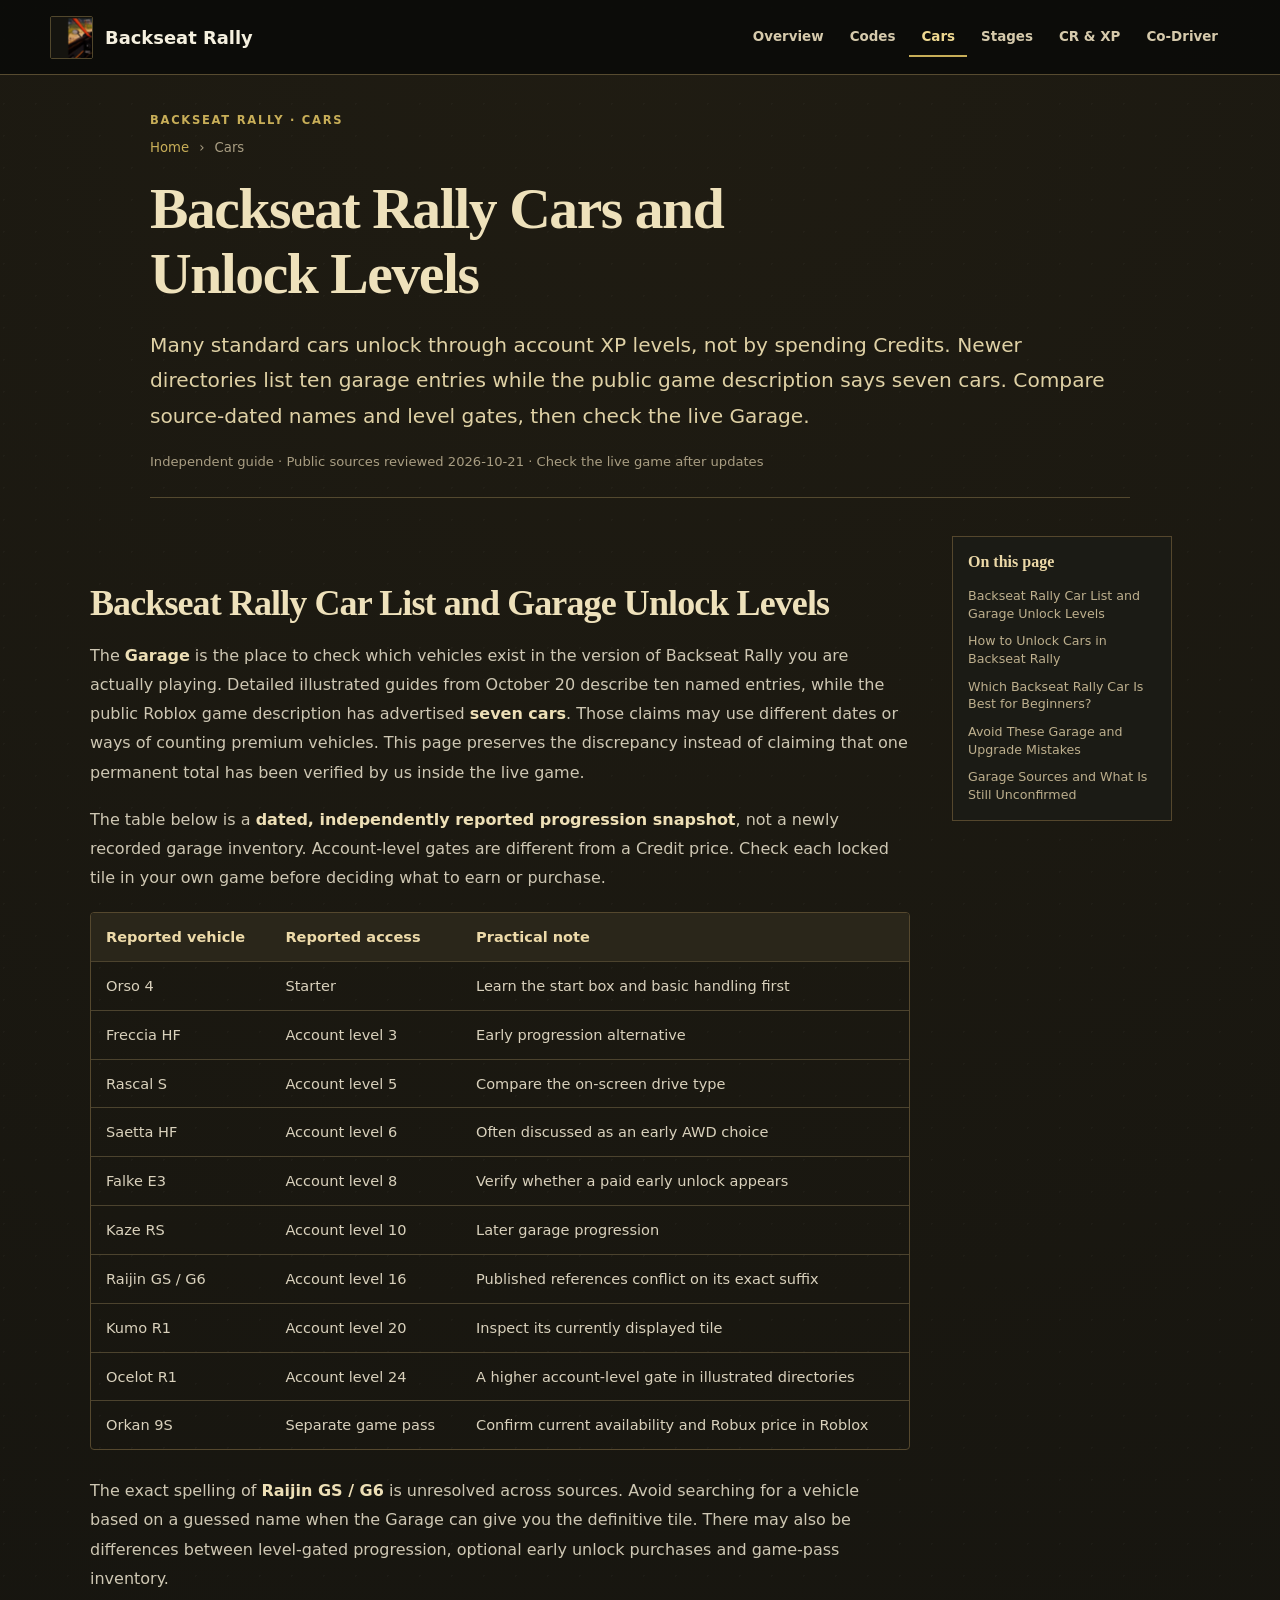
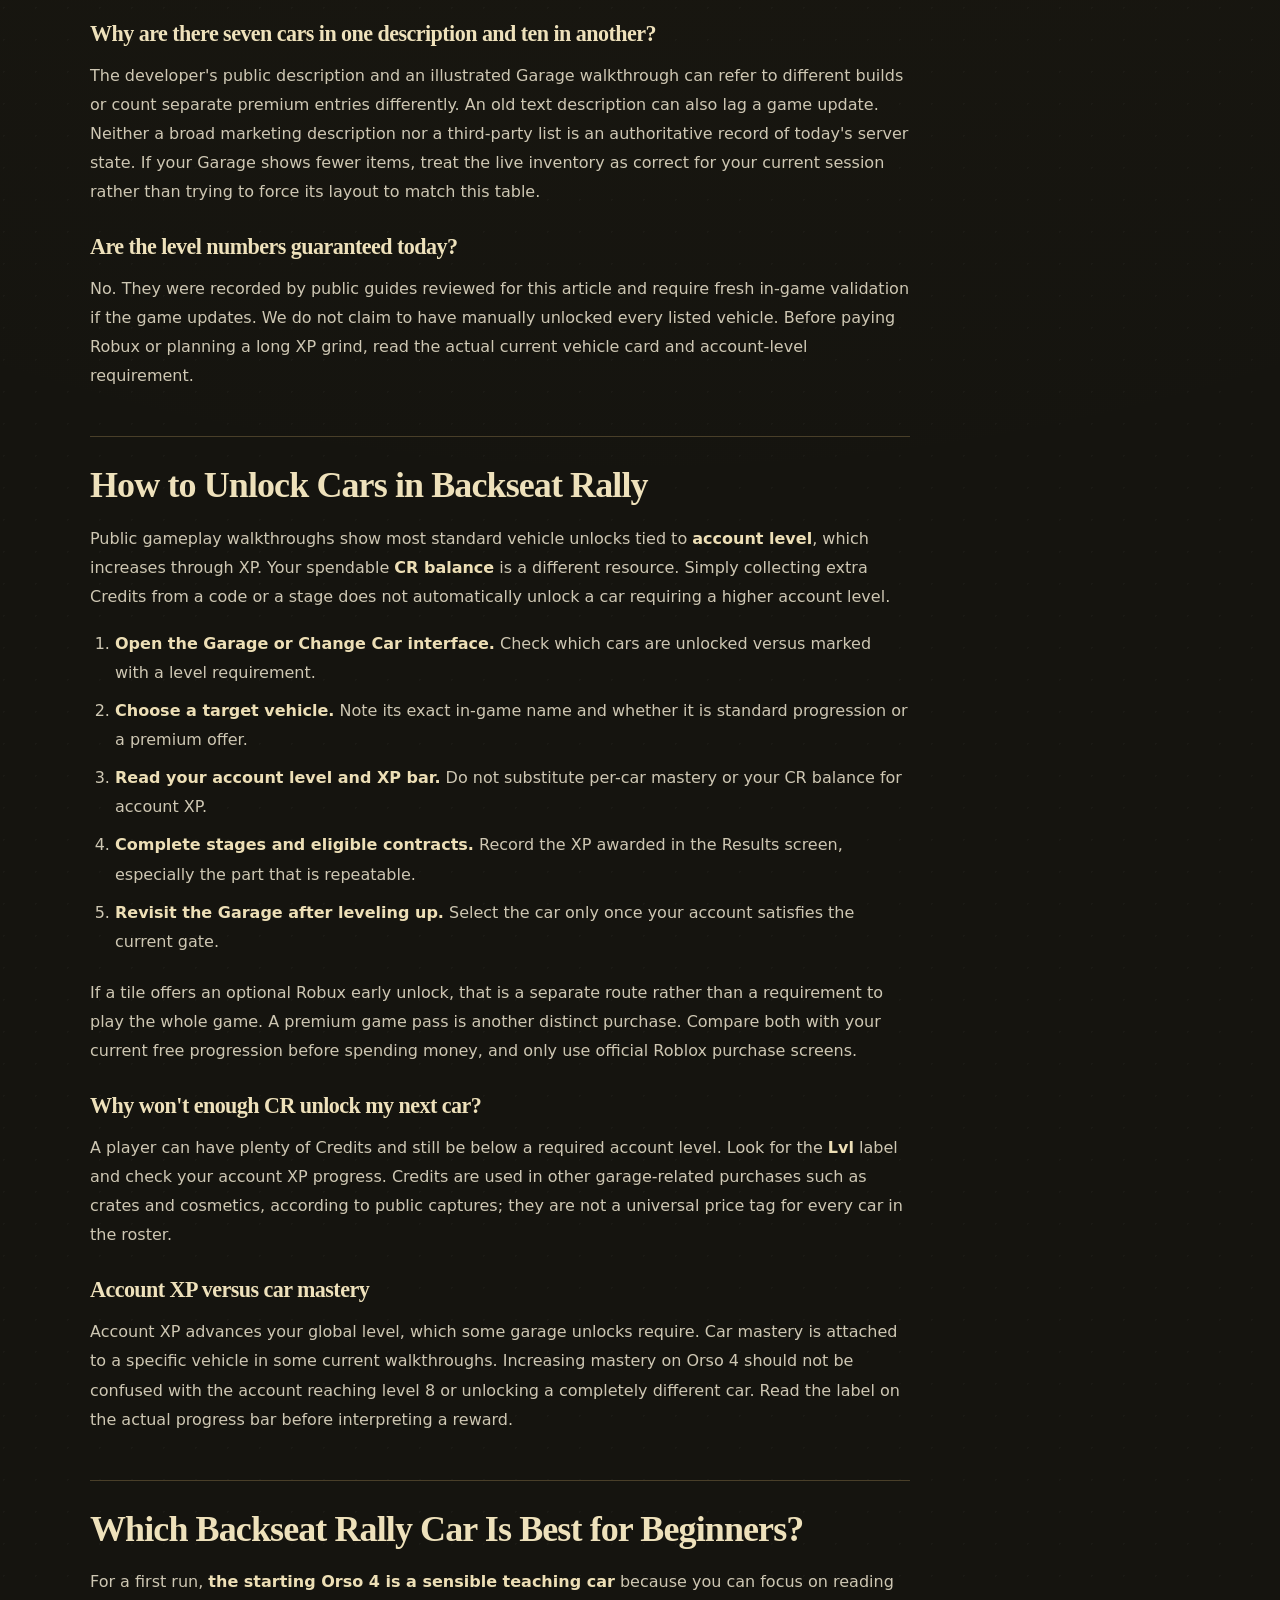
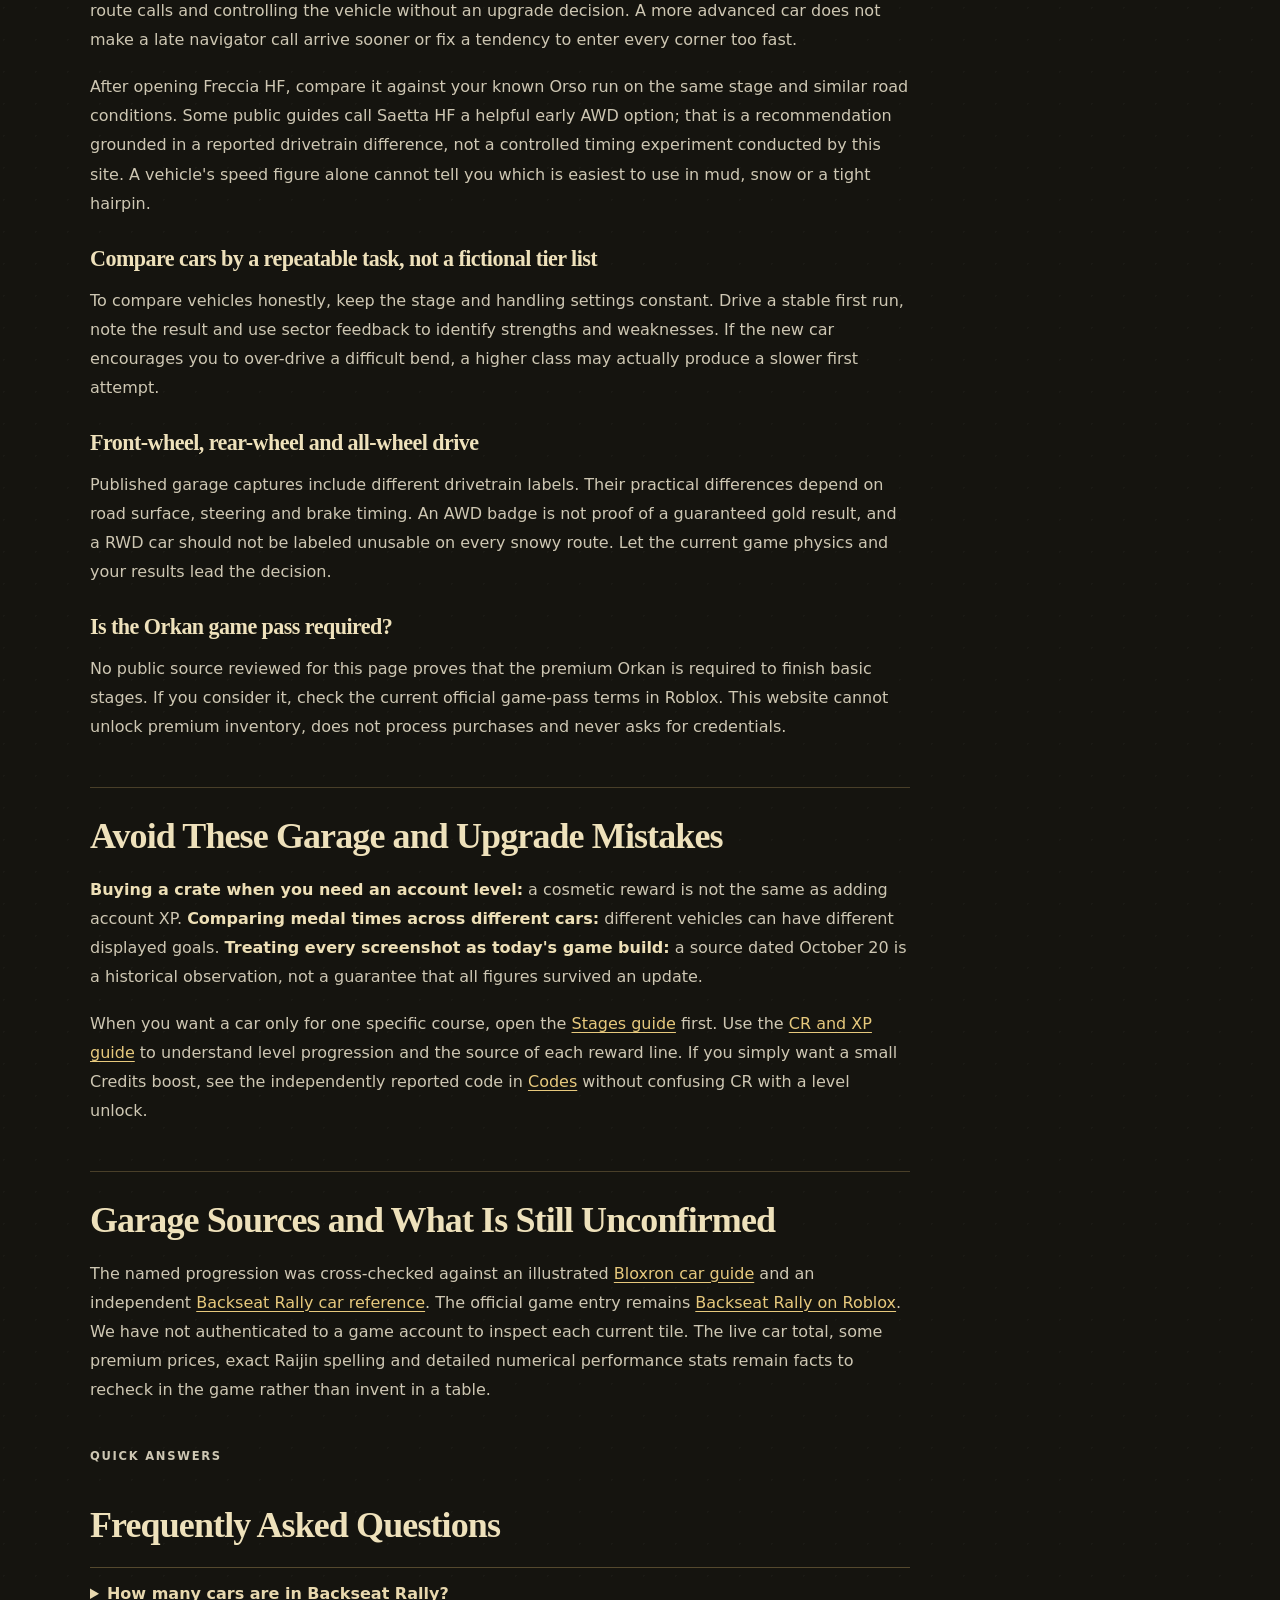
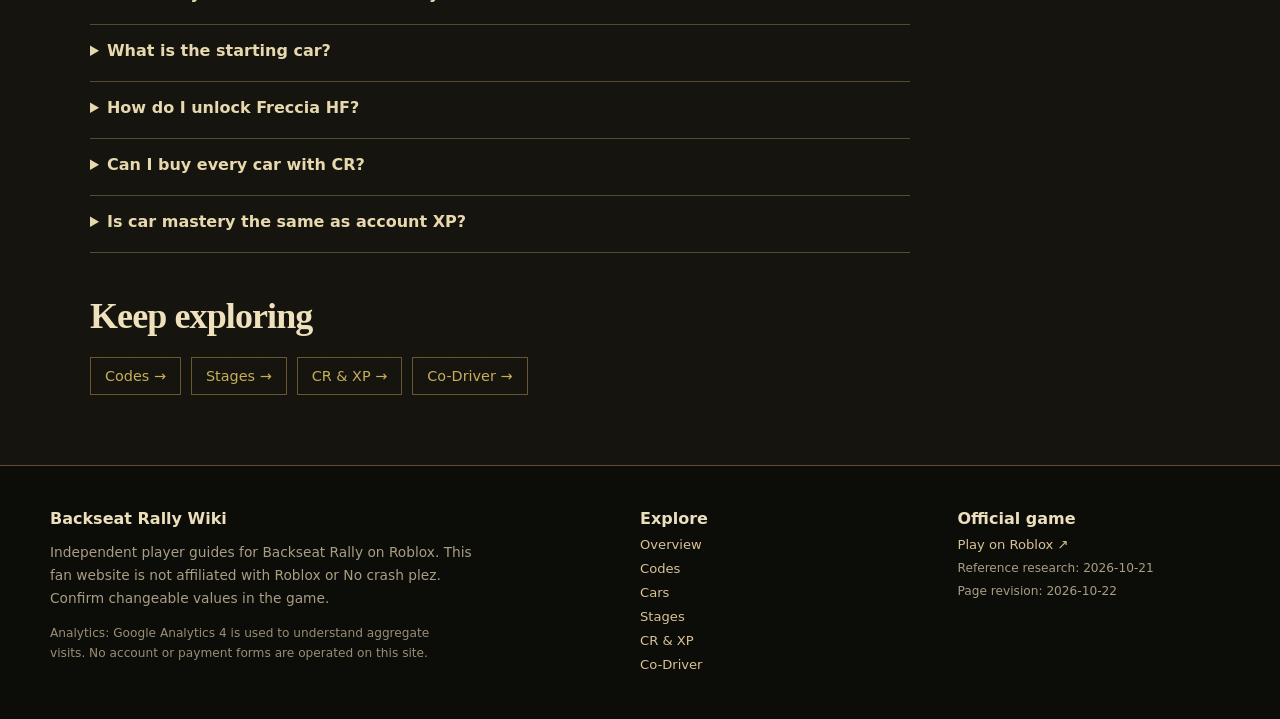
==== cars/index.html @ 42fe05bd "Publish restored Backseat Rally Wiki on backseatrallywiki.github.io" ====
<!doctype html><html lang="en"><head><meta charset="utf-8"><meta name="viewport" content="width=device-width,initial-scale=1"><meta name="theme-color" content="#15140f"><title>Backseat Rally Cars: Garage List, Levels &amp; Unlocks</title><meta name="description" content="Explore Backseat Rally cars, level unlocks, garage progression, and game-pass exceptions. See which entries and values need checking in-game."><meta name="robots" content="index, follow, max-image-preview:large"><link rel="canonical" href="https://backseatrallywiki.github.io/cars/"><link rel="icon" type="image/png" href="/assets/logo.png"><link rel="manifest" href="/site.webmanifest"><meta property="og:type" content="website"><meta property="og:site_name" content="Backseat Rally Wiki"><meta property="og:title" content="Backseat Rally Cars: Garage List, Levels &amp; Unlocks"><meta property="og:description" content="Explore Backseat Rally cars, level unlocks, garage progression, and game-pass exceptions. See which entries and values need checking in-game."><meta property="og:url" content="https://backseatrallywiki.github.io/cars/"><meta property="og:image" content="https://backseatrallywiki.github.io/assets/backseat-rally-gameplay.jpg"><meta name="twitter:card" content="summary_large_image"><link rel="stylesheet" href="/assets/style.css"><script type="application/ld+json">{"@context": "https://schema.org", "@graph": [{"@type": "WebPage", "name": "Backseat Rally Cars and Unlock Levels", "url": "https://backseatrallywiki.github.io/cars/", "description": "Explore Backseat Rally cars, level unlocks, garage progression, and game-pass exceptions. See which entries and values need checking in-game.", "inLanguage": "en", "dateModified": "2026-10-22", "isPartOf": {"@type": "WebSite", "name": "Backseat Rally Wiki", "url": "https://backseatrallywiki.github.io/"}, "about": {"@type": "VideoGame", "name": "Backseat Rally", "gamePlatform": "Roblox", "url": "https://www.roblox.com/games/94278659624110"}}, {"@type": "BreadcrumbList", "itemListElement": [{"@type": "ListItem", "position": 1, "name": "Home", "item": "https://backseatrallywiki.github.io/"}, {"@type": "ListItem", "position": 2, "name": "Cars", "item": "https://backseatrallywiki.github.io/cars/"}]}, {"@type": "FAQPage", "mainEntity": [{"@type": "Question", "name": "How many cars are in Backseat Rally?", "acceptedAnswer": {"@type": "Answer", "text": "Recent illustrated directories list ten, while the public game description has stated seven. Check the live Garage to resolve the count for your current build."}}, {"@type": "Question", "name": "What is the starting car?", "acceptedAnswer": {"@type": "Answer", "text": "Current guide references list Orso 4 as the starting vehicle."}}, {"@type": "Question", "name": "How do I unlock Freccia HF?", "acceptedAnswer": {"@type": "Answer", "text": "Illustrated references associate Freccia HF with account level 3; verify the level in your current Garage."}}, {"@type": "Question", "name": "Can I buy every car with CR?", "acceptedAnswer": {"@type": "Answer", "text": "No. Many standard unlocks are account-level gated, and some offers involve optional Robux."}}, {"@type": "Question", "name": "Is car mastery the same as account XP?", "acceptedAnswer": {"@type": "Answer", "text": "No. Car mastery refers to per-vehicle progress; account XP raises the overall level."}}]}]}</script><script async src="https://www.googletagmanager.com/gtag/js?id=G-FMDZDQ8BN4"></script><script>window.dataLayer=window.dataLayer||[];function gtag(){dataLayer.push(arguments);}gtag('js',new Date());gtag('config','G-FMDZDQ8BN4');</script></head><body><a class="skip-link" href="#main-content">Skip to content</a><header class="site-header"><div class="container header-inner"><a class="brand" href="/" aria-label="Backseat Rally Wiki home"><img src="/assets/logo.png" width="43" height="43" alt=""><span>Backseat Rally</span></a><nav class="primary-nav" aria-label="Main navigation"><a href="/">Overview</a><a href="/codes/">Codes</a><a href="/cars/" aria-current="page">Cars</a><a href="/stages/">Stages</a><a href="/credits-xp/">CR & XP</a><a href="/co-driver/">Co-Driver</a></nav></div></header><main class="inner-page" id="main-content"><div class="container article-container"><div class="article-hero"><p class="eyebrow">Backseat Rally · Cars</p><nav class="breadcrumbs" aria-label="Breadcrumb"><a href="/">Home</a><span aria-hidden="true">›</span><span>Cars</span></nav><h1>Backseat Rally Cars and Unlock Levels</h1><p class="article-lead">Many standard cars unlock through account XP levels, not by spending Credits. Newer directories list ten garage entries while the public game description says seven cars. Compare source-dated names and level gates, then check the live Garage.</p><div class="review-line">Independent guide · Public sources reviewed 2026-10-21 · Check the live game after updates</div></div><div class="article-grid"><div class="article-main"><article class="article-body"><h2 id="backseat-rally-car-list-and-garage-unlock-levels">Backseat Rally Car List and Garage Unlock Levels</h2>
<p>The <strong>Garage</strong> is the place to check which vehicles exist in the version of Backseat Rally you are actually playing. Detailed illustrated guides from October 20 describe ten named entries, while the public Roblox game description has advertised <strong>seven cars</strong>. Those claims may use different dates or ways of counting premium vehicles. This page preserves the discrepancy instead of claiming that one permanent total has been verified by us inside the live game.</p>
<p>The table below is a <strong>dated, independently reported progression snapshot</strong>, not a newly recorded garage inventory. Account-level gates are different from a Credit price. Check each locked tile in your own game before deciding what to earn or purchase.</p>
<div class="table-scroll"><table>
<thead>
<tr>
<th>Reported vehicle</th>
<th>Reported access</th>
<th>Practical note</th>
</tr>
</thead>
<tbody>
<tr>
<td>Orso 4</td>
<td>Starter</td>
<td>Learn the start box and basic handling first</td>
</tr>
<tr>
<td>Freccia HF</td>
<td>Account level 3</td>
<td>Early progression alternative</td>
</tr>
<tr>
<td>Rascal S</td>
<td>Account level 5</td>
<td>Compare the on-screen drive type</td>
</tr>
<tr>
<td>Saetta HF</td>
<td>Account level 6</td>
<td>Often discussed as an early AWD choice</td>
</tr>
<tr>
<td>Falke E3</td>
<td>Account level 8</td>
<td>Verify whether a paid early unlock appears</td>
</tr>
<tr>
<td>Kaze RS</td>
<td>Account level 10</td>
<td>Later garage progression</td>
</tr>
<tr>
<td>Raijin GS / G6</td>
<td>Account level 16</td>
<td>Published references conflict on its exact suffix</td>
</tr>
<tr>
<td>Kumo R1</td>
<td>Account level 20</td>
<td>Inspect its currently displayed tile</td>
</tr>
<tr>
<td>Ocelot R1</td>
<td>Account level 24</td>
<td>A higher account-level gate in illustrated directories</td>
</tr>
<tr>
<td>Orkan 9S</td>
<td>Separate game pass</td>
<td>Confirm current availability and Robux price in Roblox</td>
</tr>
</tbody>
</table></div>
<p>The exact spelling of <strong>Raijin GS / G6</strong> is unresolved across sources. Avoid searching for a vehicle based on a guessed name when the Garage can give you the definitive tile. There may also be differences between level-gated progression, optional early unlock purchases and game-pass inventory.</p>
<h3 id="why-are-there-seven-cars-in-one-description-and-ten-in-another">Why are there seven cars in one description and ten in another?</h3>
<p>The developer's public description and an illustrated Garage walkthrough can refer to different builds or count separate premium entries differently. An old text description can also lag a game update. Neither a broad marketing description nor a third-party list is an authoritative record of today's server state. If your Garage shows fewer items, treat the live inventory as correct for your current session rather than trying to force its layout to match this table.</p>
<h3 id="are-the-level-numbers-guaranteed-today">Are the level numbers guaranteed today?</h3>
<p>No. They were recorded by public guides reviewed for this article and require fresh in-game validation if the game updates. We do not claim to have manually unlocked every listed vehicle. Before paying Robux or planning a long XP grind, read the actual current vehicle card and account-level requirement.</p>
<h2 id="how-to-unlock-cars-in-backseat-rally">How to Unlock Cars in Backseat Rally</h2>
<p>Public gameplay walkthroughs show most standard vehicle unlocks tied to <strong>account level</strong>, which increases through XP. Your spendable <strong>CR balance</strong> is a different resource. Simply collecting extra Credits from a code or a stage does not automatically unlock a car requiring a higher account level.</p>
<ol>
<li><strong>Open the Garage or Change Car interface.</strong> Check which cars are unlocked versus marked with a level requirement.</li>
<li><strong>Choose a target vehicle.</strong> Note its exact in-game name and whether it is standard progression or a premium offer.</li>
<li><strong>Read your account level and XP bar.</strong> Do not substitute per-car mastery or your CR balance for account XP.</li>
<li><strong>Complete stages and eligible contracts.</strong> Record the XP awarded in the Results screen, especially the part that is repeatable.</li>
<li><strong>Revisit the Garage after leveling up.</strong> Select the car only once your account satisfies the current gate.</li>
</ol>
<p>If a tile offers an optional Robux early unlock, that is a separate route rather than a requirement to play the whole game. A premium game pass is another distinct purchase. Compare both with your current free progression before spending money, and only use official Roblox purchase screens.</p>
<h3 id="why-won-t-enough-cr-unlock-my-next-car">Why won't enough CR unlock my next car?</h3>
<p>A player can have plenty of Credits and still be below a required account level. Look for the <strong>Lvl</strong> label and check your account XP progress. Credits are used in other garage-related purchases such as crates and cosmetics, according to public captures; they are not a universal price tag for every car in the roster.</p>
<h3 id="account-xp-versus-car-mastery">Account XP versus car mastery</h3>
<p>Account XP advances your global level, which some garage unlocks require. Car mastery is attached to a specific vehicle in some current walkthroughs. Increasing mastery on Orso 4 should not be confused with the account reaching level 8 or unlocking a completely different car. Read the label on the actual progress bar before interpreting a reward.</p>
<h2 id="which-backseat-rally-car-is-best-for-beginners">Which Backseat Rally Car Is Best for Beginners?</h2>
<p>For a first run, <strong>the starting Orso 4 is a sensible teaching car</strong> because you can focus on reading route calls and controlling the vehicle without an upgrade decision. A more advanced car does not make a late navigator call arrive sooner or fix a tendency to enter every corner too fast.</p>
<p>After opening Freccia HF, compare it against your known Orso run on the same stage and similar road conditions. Some public guides call Saetta HF a helpful early AWD option; that is a recommendation grounded in a reported drivetrain difference, not a controlled timing experiment conducted by this site. A vehicle's speed figure alone cannot tell you which is easiest to use in mud, snow or a tight hairpin.</p>
<h3 id="compare-cars-by-a-repeatable-task-not-a-fictional-tier-list">Compare cars by a repeatable task, not a fictional tier list</h3>
<p>To compare vehicles honestly, keep the stage and handling settings constant. Drive a stable first run, note the result and use sector feedback to identify strengths and weaknesses. If the new car encourages you to over-drive a difficult bend, a higher class may actually produce a slower first attempt.</p>
<h3 id="front-wheel-rear-wheel-and-all-wheel-drive">Front-wheel, rear-wheel and all-wheel drive</h3>
<p>Published garage captures include different drivetrain labels. Their practical differences depend on road surface, steering and brake timing. An AWD badge is not proof of a guaranteed gold result, and a RWD car should not be labeled unusable on every snowy route. Let the current game physics and your results lead the decision.</p>
<h3 id="is-the-orkan-game-pass-required">Is the Orkan game pass required?</h3>
<p>No public source reviewed for this page proves that the premium Orkan is required to finish basic stages. If you consider it, check the current official game-pass terms in Roblox. This website cannot unlock premium inventory, does not process purchases and never asks for credentials.</p>
<h2 id="avoid-these-garage-and-upgrade-mistakes">Avoid These Garage and Upgrade Mistakes</h2>
<p><strong>Buying a crate when you need an account level:</strong> a cosmetic reward is not the same as adding account XP. <strong>Comparing medal times across different cars:</strong> different vehicles can have different displayed goals. <strong>Treating every screenshot as today's game build:</strong> a source dated October 20 is a historical observation, not a guarantee that all figures survived an update.</p>
<p>When you want a car only for one specific course, open the <a href="/stages/">Stages guide</a> first. Use the <a href="/credits-xp/">CR and XP guide</a> to understand level progression and the source of each reward line. If you simply want a small Credits boost, see the independently reported code in <a href="/codes/">Codes</a> without confusing CR with a level unlock.</p>
<h2 id="garage-sources-and-what-is-still-unconfirmed">Garage Sources and What Is Still Unconfirmed</h2>
<p>The named progression was cross-checked against an illustrated <a href="https://bloxron.com/backseat-rally/cars" rel="noopener noreferrer" target="_blank">Bloxron car guide</a> and an independent <a href="https://backseat-rally.wiki/cars/" rel="noopener noreferrer" target="_blank">Backseat Rally car reference</a>. The official game entry remains <a href="https://www.roblox.com/games/94278659624110" rel="noopener noreferrer" target="_blank">Backseat Rally on Roblox</a>. We have not authenticated to a game account to inspect each current tile. The live car total, some premium prices, exact Raijin spelling and detailed numerical performance stats remain facts to recheck in the game rather than invent in a table.</p>
</article><section class="faq section" id="faq"><div class="section-heading"><p class="eyebrow">Quick answers</p><h2>Frequently Asked Questions</h2></div><details><summary>How many cars are in Backseat Rally?</summary><p>Recent illustrated directories list ten, while the public game description has stated seven. Check the live Garage to resolve the count for your current build.</p></details><details><summary>What is the starting car?</summary><p>Current guide references list Orso 4 as the starting vehicle.</p></details><details><summary>How do I unlock Freccia HF?</summary><p>Illustrated references associate Freccia HF with account level 3; verify the level in your current Garage.</p></details><details><summary>Can I buy every car with CR?</summary><p>No. Many standard unlocks are account-level gated, and some offers involve optional Robux.</p></details><details><summary>Is car mastery the same as account XP?</summary><p>No. Car mastery refers to per-vehicle progress; account XP raises the overall level.</p></details></section><section class="related section"><h2>Keep exploring</h2><div class="related-links"><a href="/codes/">Codes →</a><a href="/stages/">Stages →</a><a href="/credits-xp/">CR &amp; XP →</a><a href="/co-driver/">Co-Driver →</a></div></section></div><aside class="toc" aria-label="On this page"><div class="toc-box"><b>On this page</b><a href="#backseat-rally-car-list-and-garage-unlock-levels">Backseat Rally Car List and Garage Unlock Levels</a><a href="#how-to-unlock-cars-in-backseat-rally">How to Unlock Cars in Backseat Rally</a><a href="#which-backseat-rally-car-is-best-for-beginners">Which Backseat Rally Car Is Best for Beginners?</a><a href="#avoid-these-garage-and-upgrade-mistakes">Avoid These Garage and Upgrade Mistakes</a><a href="#garage-sources-and-what-is-still-unconfirmed">Garage Sources and What Is Still Unconfirmed</a></div></aside></div></div></main><footer class="site-footer"><div class="container footer-grid"><div><strong>Backseat Rally Wiki</strong><p>Independent player guides for Backseat Rally on Roblox. This fan website is not affiliated with Roblox or No crash plez. Confirm changeable values in the game.</p><p class="privacy-note">Analytics: Google Analytics 4 is used to understand aggregate visits. No account or payment forms are operated on this site.</p></div><nav aria-label="Footer navigation"><strong>Explore</strong><a href="/">Overview</a><a href="/codes/">Codes</a><a href="/cars/">Cars</a><a href="/stages/">Stages</a><a href="/credits-xp/">CR & XP</a><a href="/co-driver/">Co-Driver</a></nav><div class="footer-about"><strong>Official game</strong><a href="https://www.roblox.com/games/94278659624110" target="_blank" rel="noopener noreferrer">Play on Roblox ↗</a><span>Reference research: 2026-10-21</span><span>Page revision: 2026-10-22</span></div></div></footer><script src="/assets/site.js" defer></script></body></html>
---- assets/style.css ----
:root{--bg:#15140f;--bg2:#10110e;--panel:#1c1b15;--panel2:#232116;--gold:#c8ae58;--line:#615434;--ink:#f4f0e2;--muted:#cec7b3;--muted2:#a99e83;--radius:5px}
*,*::before,*::after{box-sizing:border-box}html{scroll-behavior:smooth}body{margin:0;min-height:100vh;color:var(--ink);font-family:system-ui,-apple-system,BlinkMacSystemFont,'Segoe UI',sans-serif;background:radial-gradient(circle at 50% 0%,#81663219,transparent 38%),radial-gradient(circle at 12% 24%,#ffffff06 1px,transparent 1px) 0 0/32px 32px,var(--bg);-webkit-font-smoothing:antialiased}a{color:var(--gold);text-underline-offset:3px}a:hover{color:#f0db91}img{max-width:100%;height:auto}button,input{font:inherit}.container{max-width:1180px;width:calc(100% - 40px);margin-inline:auto}.skip-link{position:absolute;top:-70px;left:16px;padding:8px 14px;background:var(--gold);color:#16130e;z-index:999}.skip-link:focus{top:12px}.site-header{background:#0b0c09ee;border-bottom:1px solid #574b30;position:relative;z-index:10}.header-inner{min-height:74px;display:flex;gap:24px;align-items:center;justify-content:space-between}.brand{display:inline-flex;align-items:center;gap:12px;color:#f5f0df;text-decoration:none;font-weight:800;white-space:nowrap;font-size:1.12rem}.brand img{width:43px;height:43px;object-fit:cover;border-radius:2px;border:1px solid #51472c}.primary-nav{display:flex;align-items:center;gap:2px;min-width:0}.primary-nav a{display:inline-block;white-space:nowrap;padding:11px 12px;text-decoration:none;color:#d6caac;font-size:.84rem;font-weight:650;border-bottom:2px solid transparent}.primary-nav a:hover,.primary-nav a[aria-current=page]{color:#efd991;border-bottom-color:var(--gold)}h1,h2,h3{font-family:Georgia,'Times New Roman',serif;letter-spacing:-.025em;font-weight:700;color:#eee1bb}h1{font-size:clamp(2.5rem,4.7vw,4.9rem);line-height:1.08;margin:12px 0 19px}h2{font-size:clamp(1.67rem,2.9vw,2.25rem);line-height:1.2;margin:38px 0 16px}h3{font-size:clamp(1.23rem,1.9vw,1.47rem);line-height:1.35;margin:26px 0 12px}.eyebrow{color:var(--gold);font-weight:850;text-transform:uppercase;letter-spacing:.15em;font-size:.72rem;margin:0}.home-hero{display:grid;grid-template-columns:minmax(0,1.08fr) minmax(0,.92fr);align-items:center;gap:36px;padding-block:62px 48px}.hero-copy,.hero-art{min-width:0}.hero-intro{font-size:clamp(1rem,1.35vw,1.17rem);line-height:1.7;color:#ded6c0;max-width:60ch}.hero-actions{display:flex;flex-wrap:wrap;gap:12px;align-items:center;margin:25px 0 22px}.btn{display:inline-flex;align-items:center;justify-content:center;gap:8px;padding:12px 18px;border:1px solid var(--gold);border-radius:var(--radius);background:var(--gold);color:#16130a;cursor:pointer;text-decoration:none;font-weight:800;line-height:1.3;transition:background .2s,border-color .2s}.btn:hover{background:#e4ca7a;color:#0c0b08}.btn-outline{background:transparent;color:var(--gold)}.btn-outline:hover{background:#2b261a;color:#f0d98b}.btn-small{padding:9px 15px;font-size:.86rem}.hero-note{border-left:2px solid var(--gold);padding:10px 16px;background:#211e15;color:#d3c59d;font-size:.91rem;line-height:1.6}.hero-art{margin:0;border:1px solid #78673d;background:#242216;box-shadow:0 22px 54px #0008;overflow:hidden}.hero-art img{display:block;width:100%;aspect-ratio:1.25/1;object-fit:cover;object-position:center center}.hero-art figcaption{padding:9px 13px;font-size:.71rem;color:#afa17b}.guide-cards{display:grid;grid-template-columns:repeat(5,minmax(0,1fr));gap:13px;margin-bottom:40px;scroll-margin-top:28px}.guide-card{min-width:0;border:1px solid #615232;display:flex;flex-direction:column;padding:18px 15px 16px;min-height:186px;text-decoration:none;background:linear-gradient(150deg,#242115,#171712);color:var(--ink);gap:12px}.guide-card:hover{border-color:#d3b76d;background:#30291a;color:var(--ink)}.card-num{color:#e0bb66;font:700 .8rem Georgia,serif}.guide-card strong{font:700 1.28rem Georgia,serif;line-height:1.2;color:#f1e3bd}.guide-card>span:nth-last-child(2){color:#c7bda7;font-size:.86rem;line-height:1.5}.card-arrow{margin-top:auto;color:#e8c87d!important;font-size:.8rem}.content-shell{max-width:1060px;padding-bottom:80px}.home-content>.article-body{max-width:860px}.article-body{font-size:1rem;line-height:1.82;color:var(--muted);overflow-wrap:break-word}.article-body p{margin:12px 0 18px;max-width:83ch}.article-body strong{color:#eddfb6}.article-body ul,.article-body ol{padding-left:25px;margin:12px 0 22px;max-width:83ch}.article-body li{margin:9px 0}.article-body h2,.article-body h3{scroll-margin-top:26px}.article-body h2{border-top:1px solid #493f29;padding-top:27px;margin-top:46px}.article-body h2:first-child{border-top:0;padding-top:0}.article-body h3{font-size:1.38rem}.article-body blockquote{border-left:2px solid var(--gold);padding:8px 20px;background:#262216}.article-body a{color:#e7c97d}.article-body a:hover{text-decoration-color:var(--gold)}.table-scroll{max-width:100%;overflow-x:auto;margin:20px 0 26px;border:1px solid #55482e;border-radius:4px}.article-body table{border-collapse:collapse;width:100%;min-width:540px;font-size:.91rem;line-height:1.5}.article-body thead{background:#2a261a}.article-body th,.article-body td{padding:13px 15px;text-align:left;border-bottom:1px solid #4c432e;vertical-align:top}.article-body th{color:#eddaa9}.article-body td{color:#d9d1bc}.article-body tr:last-child>td{border-bottom:0}.inner-page{padding:38px 0 70px}.article-container{max-width:1100px}.article-hero{max-width:980px;margin:0 auto 38px;padding-bottom:28px;border-bottom:1px solid #54492f}.breadcrumbs{display:flex;gap:10px;align-items:center;flex-wrap:wrap;margin:13px 0 22px;font-size:.83rem;color:var(--muted2)}.breadcrumbs a{text-decoration:none}.article-hero h1{font-size:clamp(2.45rem,4.5vw,4rem);max-width:24ch;margin:10px 0 22px;line-height:1.12}.article-lead{font-size:clamp(1.06rem,1.7vw,1.26rem);line-height:1.75;color:#dfd1a5;max-width:82ch}.review-line{margin-top:18px;color:var(--muted2);font-size:.82rem}.article-grid{max-width:1100px;margin:auto;display:grid;grid-template-columns:minmax(0,820px) minmax(0,220px);gap:42px;align-items:start}.article-main{min-width:0;max-width:820px}.toc{min-width:0;position:sticky;top:20px}.toc-box{border:1px solid #55472d;background:#1b1b15;padding:16px 15px;display:flex;flex-direction:column;gap:10px}.toc-box b{font-family:Georgia,serif;color:#ebd8a7;margin-bottom:6px}.toc-box a{font-size:.79rem;line-height:1.4;color:#bdaf8d;text-decoration:none}.toc-box a:hover{color:#f1cf79}.section{margin-top:42px}.section-heading h2,.section h2{margin-bottom:19px}.faq details{border-top:1px solid #55492e;padding:14px 0}.faq details:last-child{border-bottom:1px solid #55492e}.faq summary{cursor:pointer;font-weight:750;color:#e8d8ae;padding:2px 0 7px}.faq summary:hover{color:#f8e6a9}.faq p{color:var(--muted);line-height:1.75;max-width:80ch}.related-links{display:flex;flex-wrap:wrap;gap:10px}.related-links a{padding:10px 14px;border:1px solid #685633;text-decoration:none;font-size:.9rem}.site-footer{background:#0c0c09;border-top:1px solid #5e5030;padding:43px 0;color:var(--muted2)}.footer-grid{display:grid;grid-template-columns:2fr 1fr 1fr;gap:45px}.footer-grid strong{color:#eddfbc;font-size:1rem}.footer-grid p{line-height:1.65;max-width:51ch;font-size:.86rem}.privacy-note{font-size:.76rem!important;color:#998e74}.footer-grid nav,.footer-about{display:flex;flex-direction:column;align-items:flex-start;gap:9px}.footer-grid a{font-size:.82rem;color:#d9c295;text-decoration:none}.footer-grid a:hover{text-decoration:underline}.footer-about span{font-size:.76rem}.notfound{min-height:72vh;display:flex;flex-direction:column;justify-content:center;align-items:flex-start}.tool,.copy-panel{background:#202018;border:1px solid #736039;padding:18px 19px;margin:24px 0}.copy-panel{display:flex;align-items:center;flex-wrap:wrap;gap:15px}.code-pill{font-family:ui-monospace,SFMono-Regular,Consolas,monospace;font-size:1.35rem;letter-spacing:.13em;color:#f3dda0;font-weight:800}.copy-status,.tool-result{color:#e6d3a3}.tool-result{margin-top:15px!important;background:#11110e;padding:12px 15px;min-height:54px}.tool-actions{display:flex;flex-wrap:wrap;gap:10px;margin-top:15px}.form-grid{display:grid;grid-template-columns:repeat(3,minmax(0,1fr));gap:13px}.form-grid label{display:flex;flex-direction:column;gap:7px;color:#e1d3ac;font-size:.91rem}.tool input{display:block;max-width:100%;width:100%;background:#0f100d;color:#f4ebd2;border:1px solid #78663d;padding:11px;border-radius:3px}.tool input:focus{outline:2px solid var(--gold);outline-offset:1px}.reward-entry{min-width:540px!important}.reward-entry input{min-width:105px}.reward-entry td{width:31%}.reward-entry th{width:38%}.reveal-note{font-size:.84rem;color:#bdb092}
@media(max-width:1150px){.guide-cards{grid-template-columns:repeat(3,minmax(0,1fr))}.article-grid{grid-template-columns:minmax(0,1fr) 190px;gap:27px}}@media(max-width:920px){.home-hero{gap:26px}.article-grid{display:block;max-width:820px}.toc{position:static;margin-top:33px}.toc-box{display:none}.footer-grid{gap:25px}.header-inner{display:block;padding-top:12px;padding-bottom:8px}.brand{margin-bottom:8px}.primary-nav{display:flex;width:100%;max-width:100%;overflow-x:auto;overflow-y:hidden;white-space:nowrap;flex-wrap:nowrap;gap:2px;-webkit-overflow-scrolling:touch;scrollbar-width:thin}.primary-nav a{flex:0 0 auto}}@media(max-width:920px){.home-hero{grid-template-columns:1fr;gap:27px;padding-block:35px 27px}.hero-art img{aspect-ratio:16/9}.guide-cards{grid-template-columns:repeat(2,minmax(0,1fr));gap:10px}.article-hero h1{max-width:100%}.footer-grid{grid-template-columns:1fr 1fr;gap:27px}.footer-grid>div:first-child{grid-column:1/-1}.form-grid{grid-template-columns:1fr}.container{width:calc(100% - 30px)}}@media(max-width:480px){.guide-cards{grid-template-columns:1fr}.guide-card{min-height:0;gap:8px}.hero-actions{align-items:stretch;flex-direction:column}.hero-actions .btn{width:100%}.article-body h2{font-size:1.62rem}.article-body h3{font-size:1.24rem}.article-hero h1{font-size:2.3rem}.footer-grid{grid-template-columns:1fr}.footer-grid>div:first-child{grid-column:auto}.site-footer{padding-top:30px}.tool{padding:13px}.primary-nav a{padding:9px 10px}}
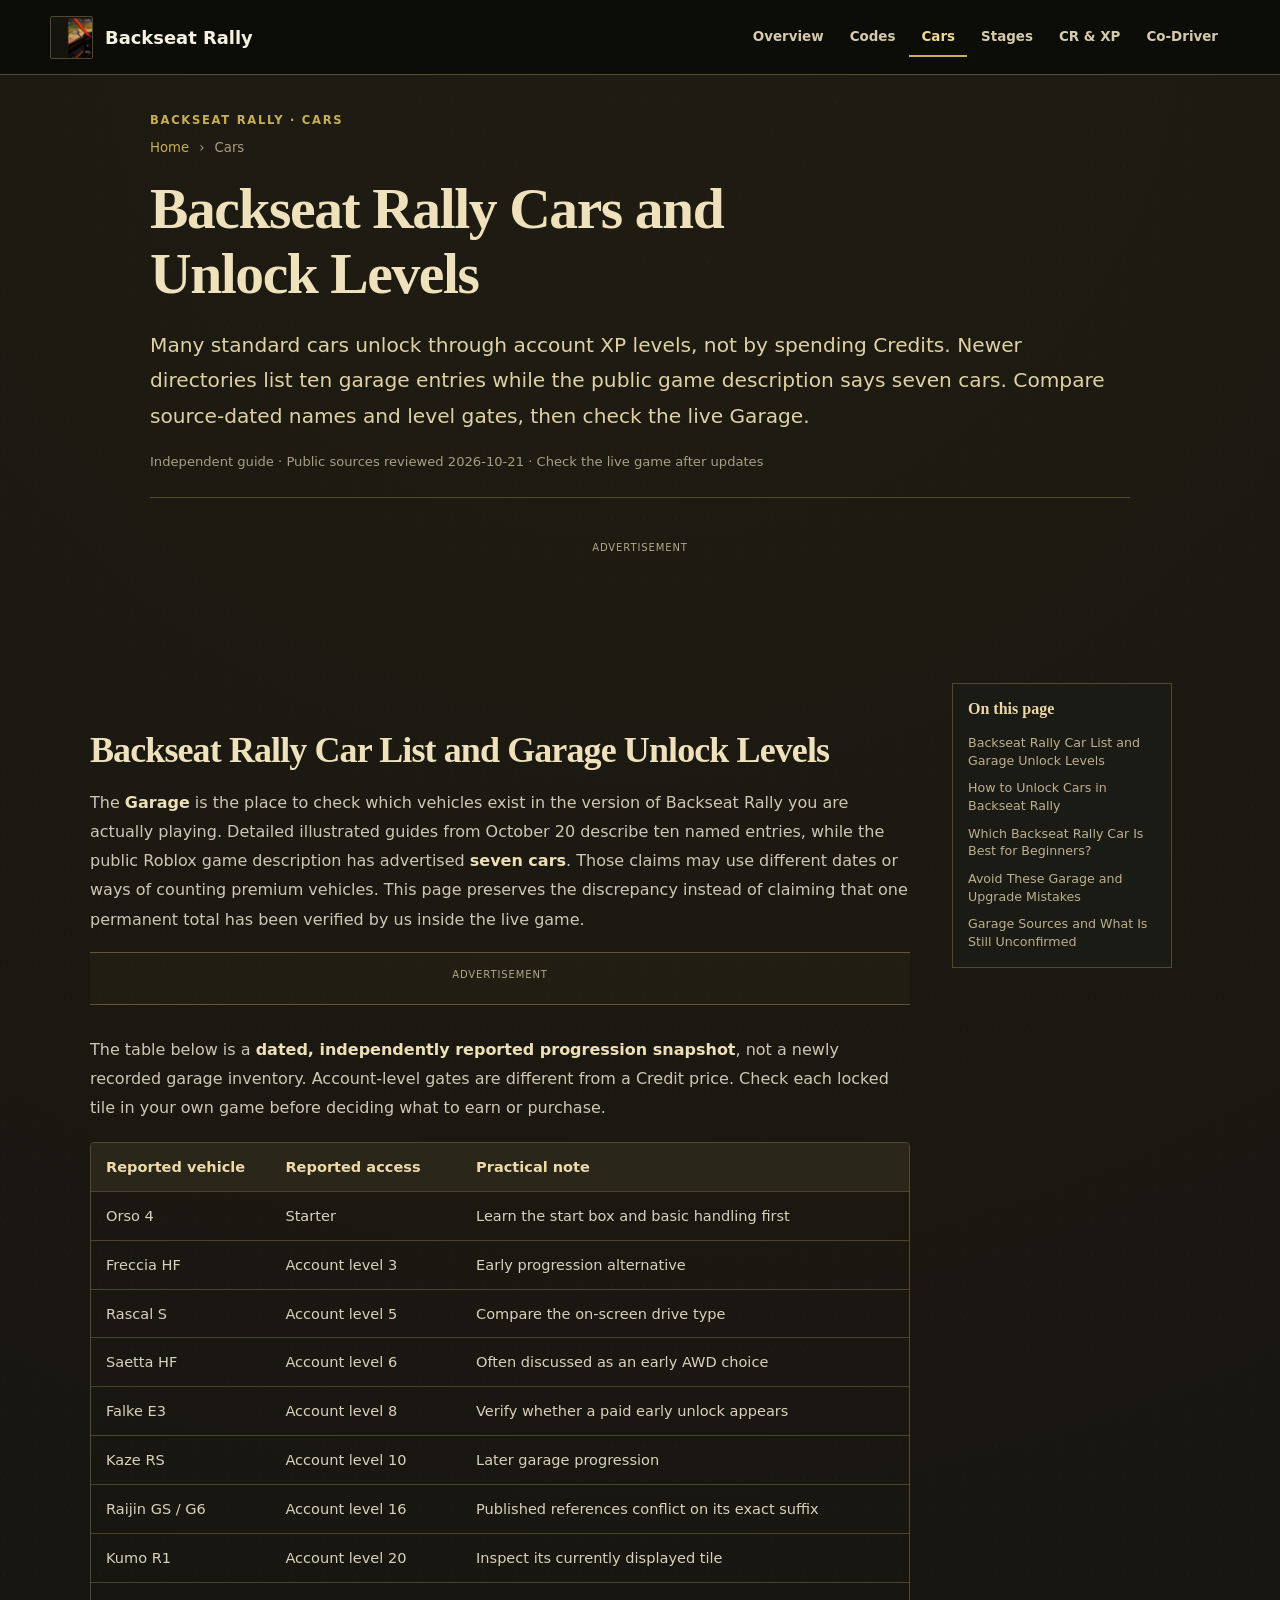
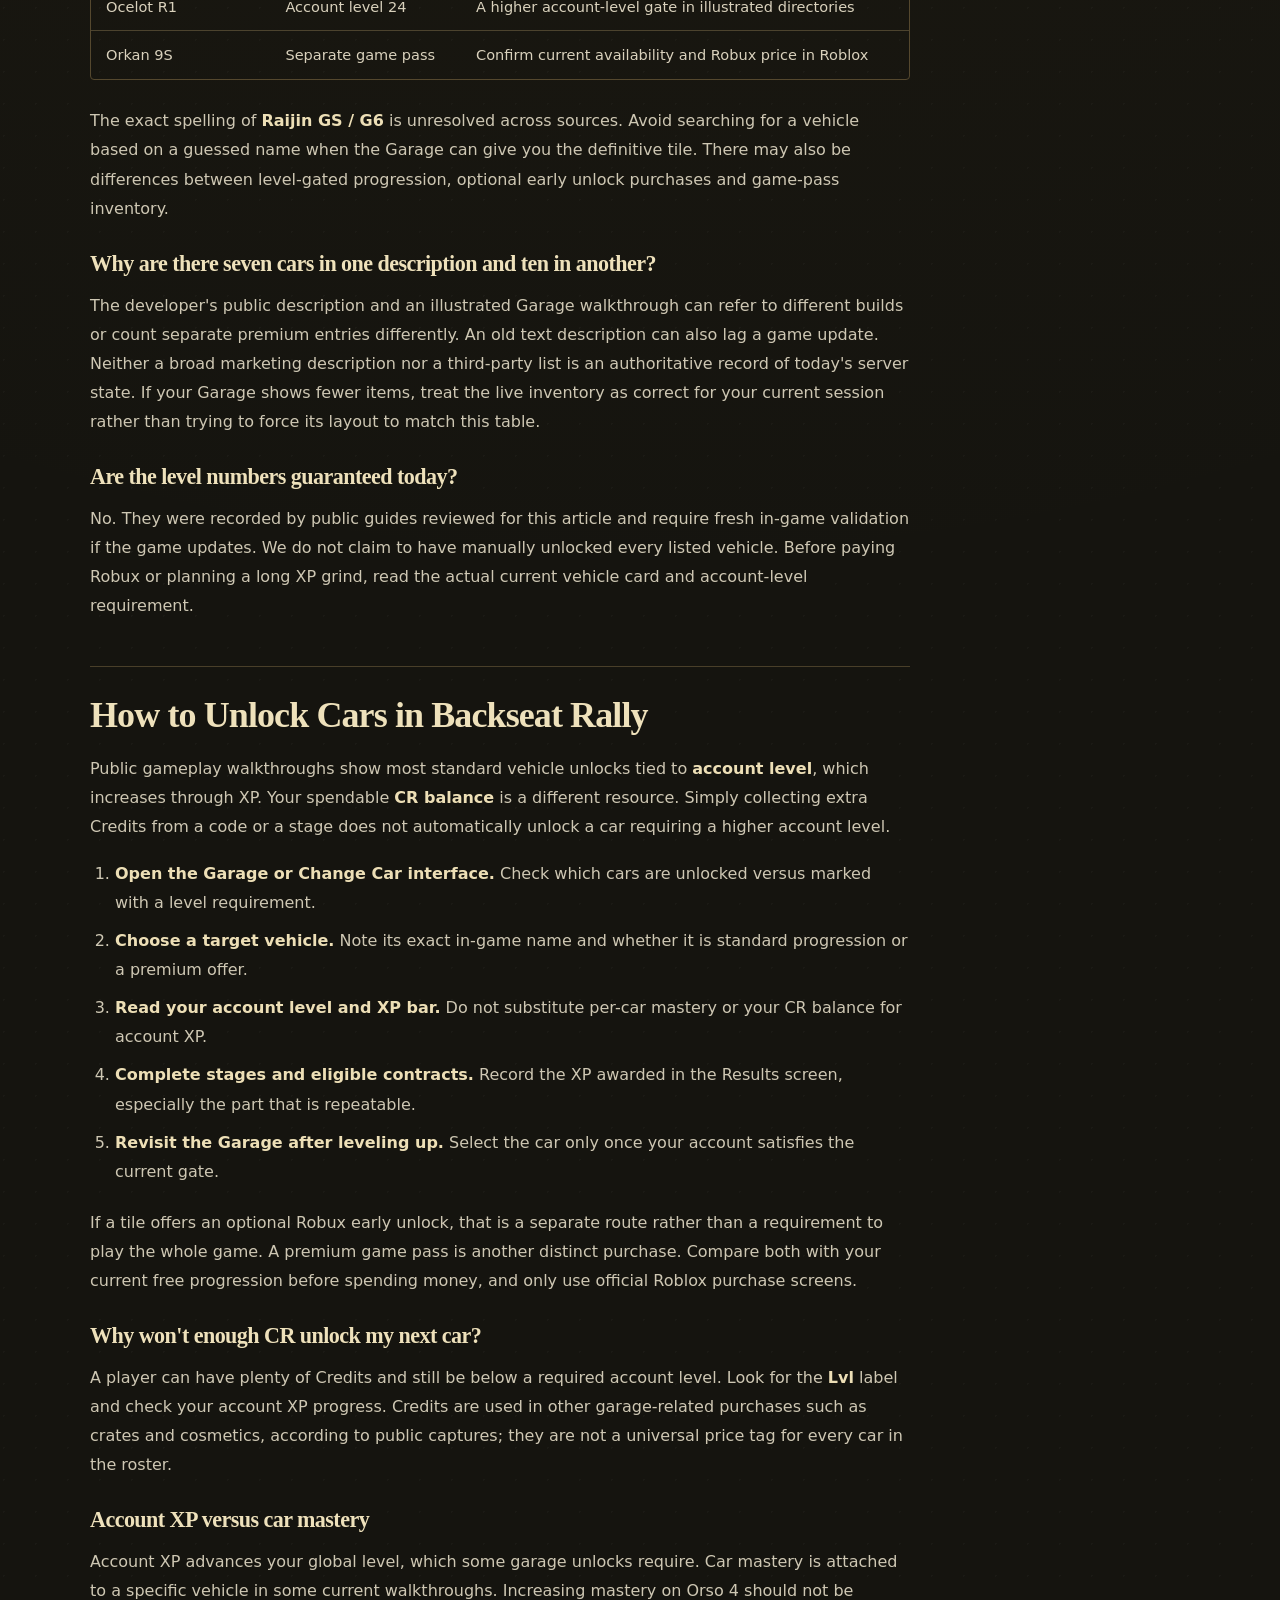
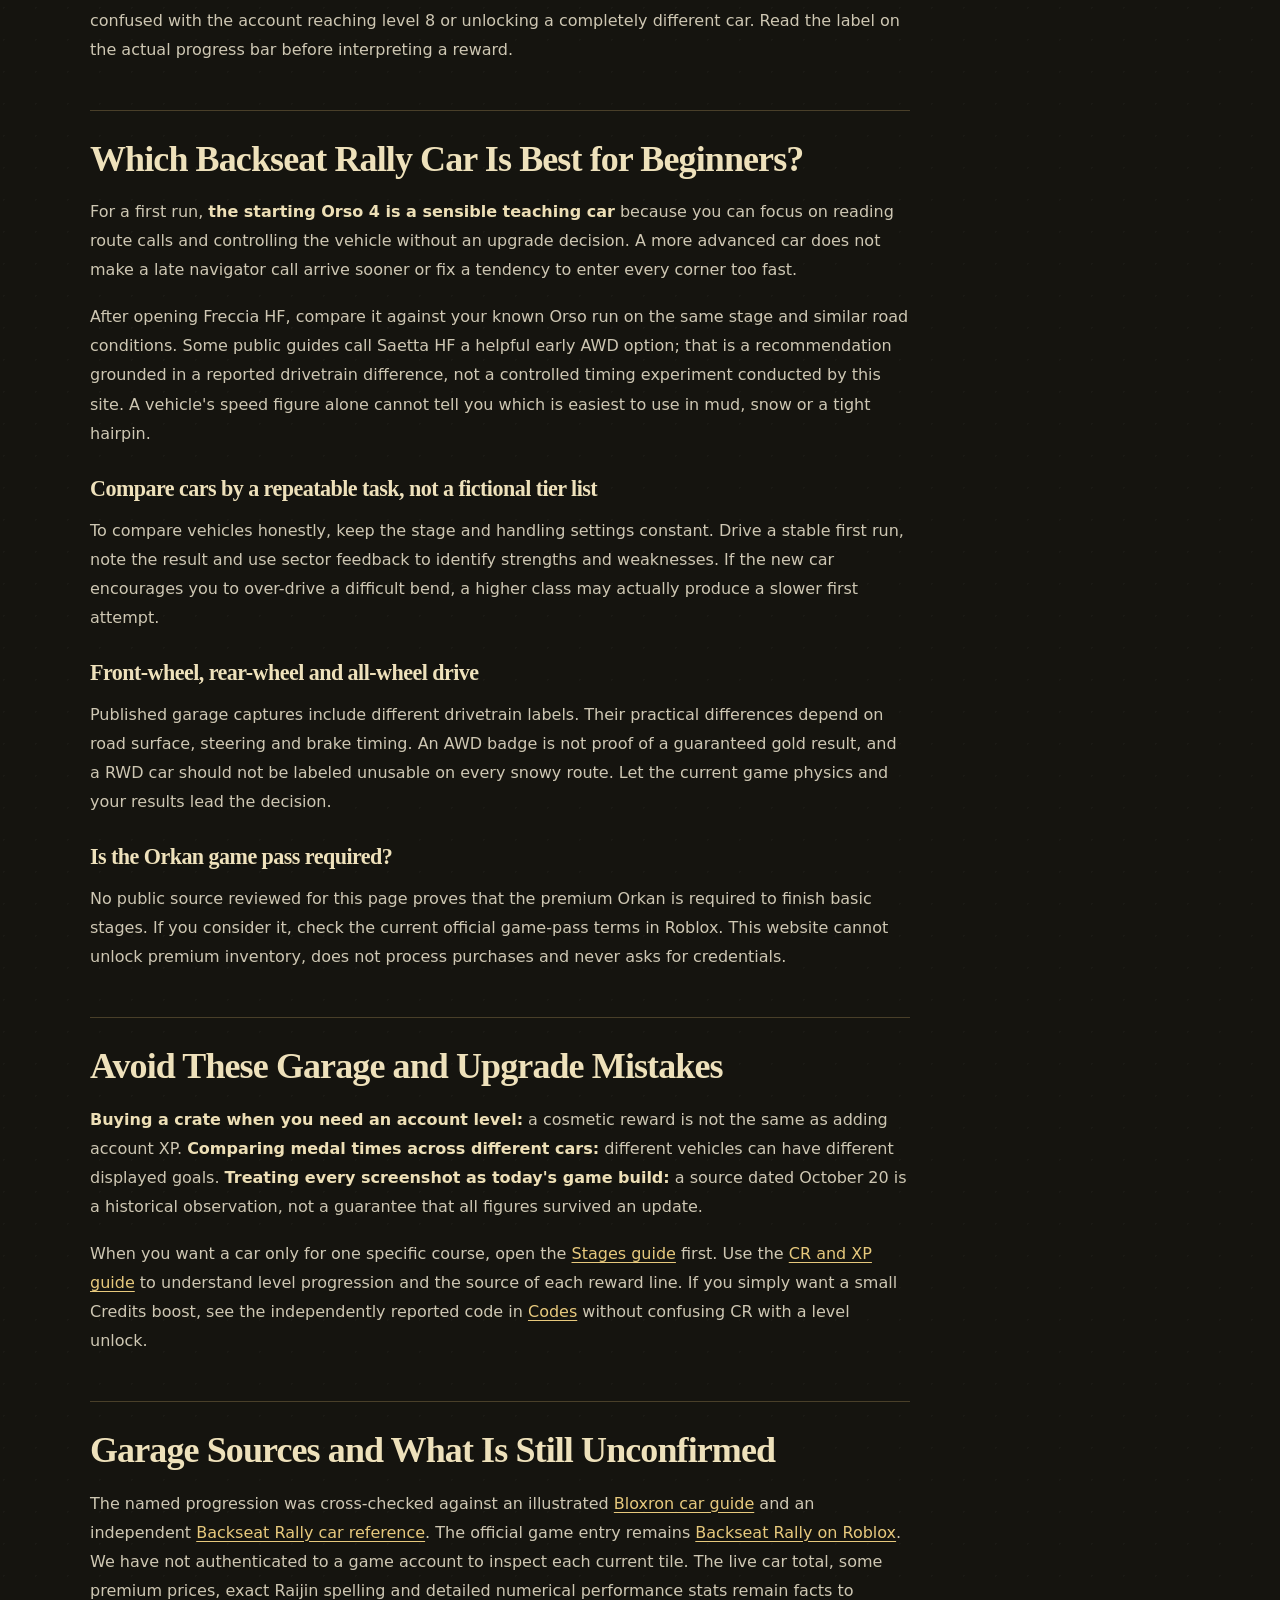
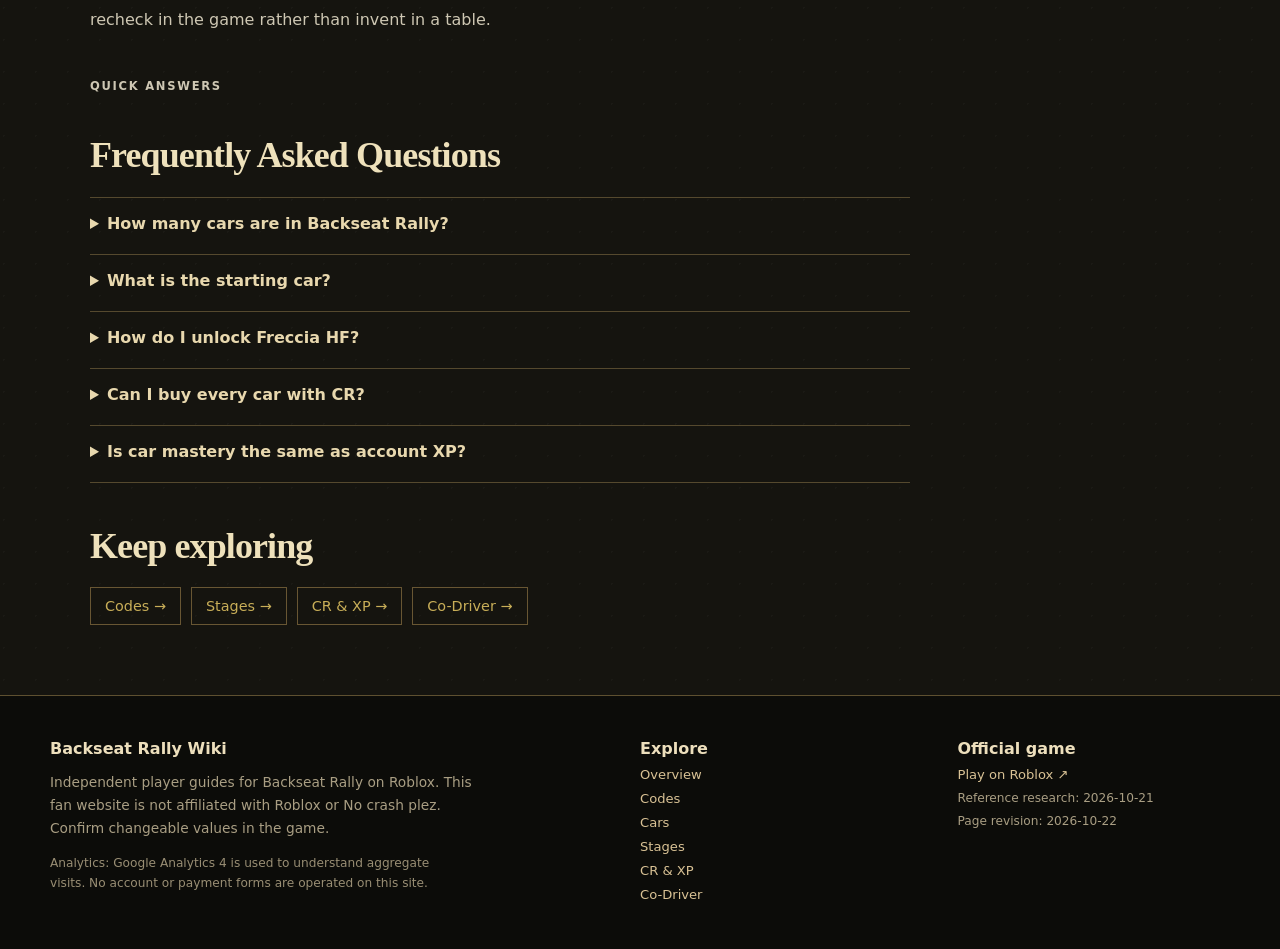
==== commit f17bbc0a: "Stage reusable Adsterra placements without SEO changes" ====
--- a/cars/index.html
+++ b/cars/index.html
@@ -1,5 +1,5 @@
-<!doctype html><html lang="en"><head><meta charset="utf-8"><meta name="viewport" content="width=device-width,initial-scale=1"><meta name="theme-color" content="#15140f"><title>Backseat Rally Cars: Garage List, Levels &amp; Unlocks</title><meta name="description" content="Explore Backseat Rally cars, level unlocks, garage progression, and game-pass exceptions. See which entries and values need checking in-game."><meta name="robots" content="index, follow, max-image-preview:large"><link rel="canonical" href="https://backseatrallywiki.github.io/cars/"><link rel="icon" type="image/png" href="/assets/logo.png"><link rel="manifest" href="/site.webmanifest"><meta property="og:type" content="website"><meta property="og:site_name" content="Backseat Rally Wiki"><meta property="og:title" content="Backseat Rally Cars: Garage List, Levels &amp; Unlocks"><meta property="og:description" content="Explore Backseat Rally cars, level unlocks, garage progression, and game-pass exceptions. See which entries and values need checking in-game."><meta property="og:url" content="https://backseatrallywiki.github.io/cars/"><meta property="og:image" content="https://backseatrallywiki.github.io/assets/backseat-rally-gameplay.jpg"><meta name="twitter:card" content="summary_large_image"><link rel="stylesheet" href="/assets/style.css"><script type="application/ld+json">{"@context": "https://schema.org", "@graph": [{"@type": "WebPage", "name": "Backseat Rally Cars and Unlock Levels", "url": "https://backseatrallywiki.github.io/cars/", "description": "Explore Backseat Rally cars, level unlocks, garage progression, and game-pass exceptions. See which entries and values need checking in-game.", "inLanguage": "en", "dateModified": "2026-10-22", "isPartOf": {"@type": "WebSite", "name": "Backseat Rally Wiki", "url": "https://backseatrallywiki.github.io/"}, "about": {"@type": "VideoGame", "name": "Backseat Rally", "gamePlatform": "Roblox", "url": "https://www.roblox.com/games/94278659624110"}}, {"@type": "BreadcrumbList", "itemListElement": [{"@type": "ListItem", "position": 1, "name": "Home", "item": "https://backseatrallywiki.github.io/"}, {"@type": "ListItem", "position": 2, "name": "Cars", "item": "https://backseatrallywiki.github.io/cars/"}]}, {"@type": "FAQPage", "mainEntity": [{"@type": "Question", "name": "How many cars are in Backseat Rally?", "acceptedAnswer": {"@type": "Answer", "text": "Recent illustrated directories list ten, while the public game description has stated seven. Check the live Garage to resolve the count for your current build."}}, {"@type": "Question", "name": "What is the starting car?", "acceptedAnswer": {"@type": "Answer", "text": "Current guide references list Orso 4 as the starting vehicle."}}, {"@type": "Question", "name": "How do I unlock Freccia HF?", "acceptedAnswer": {"@type": "Answer", "text": "Illustrated references associate Freccia HF with account level 3; verify the level in your current Garage."}}, {"@type": "Question", "name": "Can I buy every car with CR?", "acceptedAnswer": {"@type": "Answer", "text": "No. Many standard unlocks are account-level gated, and some offers involve optional Robux."}}, {"@type": "Question", "name": "Is car mastery the same as account XP?", "acceptedAnswer": {"@type": "Answer", "text": "No. Car mastery refers to per-vehicle progress; account XP raises the overall level."}}]}]}</script><script async src="https://www.googletagmanager.com/gtag/js?id=G-FMDZDQ8BN4"></script><script>window.dataLayer=window.dataLayer||[];function gtag(){dataLayer.push(arguments);}gtag('js',new Date());gtag('config','G-FMDZDQ8BN4');</script></head><body><a class="skip-link" href="#main-content">Skip to content</a><header class="site-header"><div class="container header-inner"><a class="brand" href="/" aria-label="Backseat Rally Wiki home"><img src="/assets/logo.png" width="43" height="43" alt=""><span>Backseat Rally</span></a><nav class="primary-nav" aria-label="Main navigation"><a href="/">Overview</a><a href="/codes/">Codes</a><a href="/cars/" aria-current="page">Cars</a><a href="/stages/">Stages</a><a href="/credits-xp/">CR & XP</a><a href="/co-driver/">Co-Driver</a></nav></div></header><main class="inner-page" id="main-content"><div class="container article-container"><div class="article-hero"><p class="eyebrow">Backseat Rally · Cars</p><nav class="breadcrumbs" aria-label="Breadcrumb"><a href="/">Home</a><span aria-hidden="true">›</span><span>Cars</span></nav><h1>Backseat Rally Cars and Unlock Levels</h1><p class="article-lead">Many standard cars unlock through account XP levels, not by spending Credits. Newer directories list ten garage entries while the public game description says seven cars. Compare source-dated names and level gates, then check the live Garage.</p><div class="review-line">Independent guide · Public sources reviewed 2026-10-21 · Check the live game after updates</div></div><div class="article-grid"><div class="article-main"><article class="article-body"><h2 id="backseat-rally-car-list-and-garage-unlock-levels">Backseat Rally Car List and Garage Unlock Levels</h2>
-<p>The <strong>Garage</strong> is the place to check which vehicles exist in the version of Backseat Rally you are actually playing. Detailed illustrated guides from October 20 describe ten named entries, while the public Roblox game description has advertised <strong>seven cars</strong>. Those claims may use different dates or ways of counting premium vehicles. This page preserves the discrepancy instead of claiming that one permanent total has been verified by us inside the live game.</p>
+<!doctype html><html lang="en"><head><meta charset="utf-8"><meta name="viewport" content="width=device-width,initial-scale=1"><meta name="theme-color" content="#15140f"><title>Backseat Rally Cars: Garage List, Levels &amp; Unlocks</title><meta name="description" content="Explore Backseat Rally cars, level unlocks, garage progression, and game-pass exceptions. See which entries and values need checking in-game."><meta name="robots" content="index, follow, max-image-preview:large"><link rel="canonical" href="https://backseatrallywiki.github.io/cars/"><link rel="icon" type="image/png" href="/assets/logo.png"><link rel="manifest" href="/site.webmanifest"><meta property="og:type" content="website"><meta property="og:site_name" content="Backseat Rally Wiki"><meta property="og:title" content="Backseat Rally Cars: Garage List, Levels &amp; Unlocks"><meta property="og:description" content="Explore Backseat Rally cars, level unlocks, garage progression, and game-pass exceptions. See which entries and values need checking in-game."><meta property="og:url" content="https://backseatrallywiki.github.io/cars/"><meta property="og:image" content="https://backseatrallywiki.github.io/assets/backseat-rally-gameplay.jpg"><meta name="twitter:card" content="summary_large_image"><link rel="stylesheet" href="/assets/style.css"><script type="application/ld+json">{"@context": "https://schema.org", "@graph": [{"@type": "WebPage", "name": "Backseat Rally Cars and Unlock Levels", "url": "https://backseatrallywiki.github.io/cars/", "description": "Explore Backseat Rally cars, level unlocks, garage progression, and game-pass exceptions. See which entries and values need checking in-game.", "inLanguage": "en", "dateModified": "2026-10-22", "isPartOf": {"@type": "WebSite", "name": "Backseat Rally Wiki", "url": "https://backseatrallywiki.github.io/"}, "about": {"@type": "VideoGame", "name": "Backseat Rally", "gamePlatform": "Roblox", "url": "https://www.roblox.com/games/94278659624110"}}, {"@type": "BreadcrumbList", "itemListElement": [{"@type": "ListItem", "position": 1, "name": "Home", "item": "https://backseatrallywiki.github.io/"}, {"@type": "ListItem", "position": 2, "name": "Cars", "item": "https://backseatrallywiki.github.io/cars/"}]}, {"@type": "FAQPage", "mainEntity": [{"@type": "Question", "name": "How many cars are in Backseat Rally?", "acceptedAnswer": {"@type": "Answer", "text": "Recent illustrated directories list ten, while the public game description has stated seven. Check the live Garage to resolve the count for your current build."}}, {"@type": "Question", "name": "What is the starting car?", "acceptedAnswer": {"@type": "Answer", "text": "Current guide references list Orso 4 as the starting vehicle."}}, {"@type": "Question", "name": "How do I unlock Freccia HF?", "acceptedAnswer": {"@type": "Answer", "text": "Illustrated references associate Freccia HF with account level 3; verify the level in your current Garage."}}, {"@type": "Question", "name": "Can I buy every car with CR?", "acceptedAnswer": {"@type": "Answer", "text": "No. Many standard unlocks are account-level gated, and some offers involve optional Robux."}}, {"@type": "Question", "name": "Is car mastery the same as account XP?", "acceptedAnswer": {"@type": "Answer", "text": "No. Car mastery refers to per-vehicle progress; account XP raises the overall level."}}]}]}</script><script async src="https://www.googletagmanager.com/gtag/js?id=G-0EK23CW2G6"></script><script>window.dataLayer=window.dataLayer||[];function gtag(){dataLayer.push(arguments);}gtag('js',new Date());gtag('config','G-0EK23CW2G6');</script></head><body><a class="skip-link" href="#main-content">Skip to content</a><header class="site-header"><div class="container header-inner"><a class="brand" href="/" aria-label="Backseat Rally Wiki home"><img src="/assets/logo.png" width="43" height="43" alt=""><span>Backseat Rally</span></a><nav class="primary-nav" aria-label="Main navigation"><a href="/">Overview</a><a href="/codes/">Codes</a><a href="/cars/" aria-current="page">Cars</a><a href="/stages/">Stages</a><a href="/credits-xp/">CR & XP</a><a href="/co-driver/">Co-Driver</a></nav></div></header><main class="inner-page" id="main-content"><div class="container article-container"><div class="article-hero"><p class="eyebrow">Backseat Rally · Cars</p><nav class="breadcrumbs" aria-label="Breadcrumb"><a href="/">Home</a><span aria-hidden="true">›</span><span>Cars</span></nav><h1>Backseat Rally Cars and Unlock Levels</h1><p class="article-lead">Many standard cars unlock through account XP levels, not by spending Credits. Newer directories list ten garage entries while the public game description says seven cars. Compare source-dated names and level gates, then check the live Garage.</p><div class="review-line">Independent guide · Public sources reviewed 2026-10-21 · Check the live game after updates</div></div><section class="ad-slot ad-slot-banner" data-adsterra-banner aria-label="Advertisement"><span class="ad-label">Advertisement</span><div class="ad-banner-host" data-adsterra-banner-render></div></section><div class="article-grid"><div class="article-main"><article class="article-body"><h2 id="backseat-rally-car-list-and-garage-unlock-levels">Backseat Rally Car List and Garage Unlock Levels</h2>
+<p>The <strong>Garage</strong> is the place to check which vehicles exist in the version of Backseat Rally you are actually playing. Detailed illustrated guides from October 20 describe ten named entries, while the public Roblox game description has advertised <strong>seven cars</strong>. Those claims may use different dates or ways of counting premium vehicles. This page preserves the discrepancy instead of claiming that one permanent total has been verified by us inside the live game.</p><section class="ad-slot ad-slot-native" data-adsterra-native aria-label="Advertisement"><span class="ad-label">Advertisement</span><div class="ad-native-host" data-adsterra-native-render></div></section>
 <p>The table below is a <strong>dated, independently reported progression snapshot</strong>, not a newly recorded garage inventory. Account-level gates are different from a Credit price. Check each locked tile in your own game before deciding what to earn or purchase.</p>
 <div class="table-scroll"><table>
 <thead>
@@ -95,4 +95,4 @@
 <p>When you want a car only for one specific course, open the <a href="/stages/">Stages guide</a> first. Use the <a href="/credits-xp/">CR and XP guide</a> to understand level progression and the source of each reward line. If you simply want a small Credits boost, see the independently reported code in <a href="/codes/">Codes</a> without confusing CR with a level unlock.</p>
 <h2 id="garage-sources-and-what-is-still-unconfirmed">Garage Sources and What Is Still Unconfirmed</h2>
 <p>The named progression was cross-checked against an illustrated <a href="https://bloxron.com/backseat-rally/cars" rel="noopener noreferrer" target="_blank">Bloxron car guide</a> and an independent <a href="https://backseat-rally.wiki/cars/" rel="noopener noreferrer" target="_blank">Backseat Rally car reference</a>. The official game entry remains <a href="https://www.roblox.com/games/94278659624110" rel="noopener noreferrer" target="_blank">Backseat Rally on Roblox</a>. We have not authenticated to a game account to inspect each current tile. The live car total, some premium prices, exact Raijin spelling and detailed numerical performance stats remain facts to recheck in the game rather than invent in a table.</p>
-</article><section class="faq section" id="faq"><div class="section-heading"><p class="eyebrow">Quick answers</p><h2>Frequently Asked Questions</h2></div><details><summary>How many cars are in Backseat Rally?</summary><p>Recent illustrated directories list ten, while the public game description has stated seven. Check the live Garage to resolve the count for your current build.</p></details><details><summary>What is the starting car?</summary><p>Current guide references list Orso 4 as the starting vehicle.</p></details><details><summary>How do I unlock Freccia HF?</summary><p>Illustrated references associate Freccia HF with account level 3; verify the level in your current Garage.</p></details><details><summary>Can I buy every car with CR?</summary><p>No. Many standard unlocks are account-level gated, and some offers involve optional Robux.</p></details><details><summary>Is car mastery the same as account XP?</summary><p>No. Car mastery refers to per-vehicle progress; account XP raises the overall level.</p></details></section><section class="related section"><h2>Keep exploring</h2><div class="related-links"><a href="/codes/">Codes →</a><a href="/stages/">Stages →</a><a href="/credits-xp/">CR &amp; XP →</a><a href="/co-driver/">Co-Driver →</a></div></section></div><aside class="toc" aria-label="On this page"><div class="toc-box"><b>On this page</b><a href="#backseat-rally-car-list-and-garage-unlock-levels">Backseat Rally Car List and Garage Unlock Levels</a><a href="#how-to-unlock-cars-in-backseat-rally">How to Unlock Cars in Backseat Rally</a><a href="#which-backseat-rally-car-is-best-for-beginners">Which Backseat Rally Car Is Best for Beginners?</a><a href="#avoid-these-garage-and-upgrade-mistakes">Avoid These Garage and Upgrade Mistakes</a><a href="#garage-sources-and-what-is-still-unconfirmed">Garage Sources and What Is Still Unconfirmed</a></div></aside></div></div></main><footer class="site-footer"><div class="container footer-grid"><div><strong>Backseat Rally Wiki</strong><p>Independent player guides for Backseat Rally on Roblox. This fan website is not affiliated with Roblox or No crash plez. Confirm changeable values in the game.</p><p class="privacy-note">Analytics: Google Analytics 4 is used to understand aggregate visits. No account or payment forms are operated on this site.</p></div><nav aria-label="Footer navigation"><strong>Explore</strong><a href="/">Overview</a><a href="/codes/">Codes</a><a href="/cars/">Cars</a><a href="/stages/">Stages</a><a href="/credits-xp/">CR & XP</a><a href="/co-driver/">Co-Driver</a></nav><div class="footer-about"><strong>Official game</strong><a href="https://www.roblox.com/games/94278659624110" target="_blank" rel="noopener noreferrer">Play on Roblox ↗</a><span>Reference research: 2026-10-21</span><span>Page revision: 2026-10-22</span></div></div></footer><script src="/assets/site.js" defer></script></body></html>+</article><section class="faq section" id="faq"><div class="section-heading"><p class="eyebrow">Quick answers</p><h2>Frequently Asked Questions</h2></div><details><summary>How many cars are in Backseat Rally?</summary><p>Recent illustrated directories list ten, while the public game description has stated seven. Check the live Garage to resolve the count for your current build.</p></details><details><summary>What is the starting car?</summary><p>Current guide references list Orso 4 as the starting vehicle.</p></details><details><summary>How do I unlock Freccia HF?</summary><p>Illustrated references associate Freccia HF with account level 3; verify the level in your current Garage.</p></details><details><summary>Can I buy every car with CR?</summary><p>No. Many standard unlocks are account-level gated, and some offers involve optional Robux.</p></details><details><summary>Is car mastery the same as account XP?</summary><p>No. Car mastery refers to per-vehicle progress; account XP raises the overall level.</p></details></section><section class="related section"><h2>Keep exploring</h2><div class="related-links"><a href="/codes/">Codes →</a><a href="/stages/">Stages →</a><a href="/credits-xp/">CR &amp; XP →</a><a href="/co-driver/">Co-Driver →</a></div></section></div><aside class="toc" aria-label="On this page"><div class="toc-box"><b>On this page</b><a href="#backseat-rally-car-list-and-garage-unlock-levels">Backseat Rally Car List and Garage Unlock Levels</a><a href="#how-to-unlock-cars-in-backseat-rally">How to Unlock Cars in Backseat Rally</a><a href="#which-backseat-rally-car-is-best-for-beginners">Which Backseat Rally Car Is Best for Beginners?</a><a href="#avoid-these-garage-and-upgrade-mistakes">Avoid These Garage and Upgrade Mistakes</a><a href="#garage-sources-and-what-is-still-unconfirmed">Garage Sources and What Is Still Unconfirmed</a></div></aside></div></div></main><footer class="site-footer"><div class="container footer-grid"><div><strong>Backseat Rally Wiki</strong><p>Independent player guides for Backseat Rally on Roblox. This fan website is not affiliated with Roblox or No crash plez. Confirm changeable values in the game.</p><p class="privacy-note">Analytics: Google Analytics 4 is used to understand aggregate visits. No account or payment forms are operated on this site.</p></div><nav aria-label="Footer navigation"><strong>Explore</strong><a href="/">Overview</a><a href="/codes/">Codes</a><a href="/cars/">Cars</a><a href="/stages/">Stages</a><a href="/credits-xp/">CR & XP</a><a href="/co-driver/">Co-Driver</a></nav><div class="footer-about"><strong>Official game</strong><a href="https://www.roblox.com/games/94278659624110" target="_blank" rel="noopener noreferrer">Play on Roblox ↗</a><span>Reference research: 2026-10-21</span><span>Page revision: 2026-10-22</span></div></div></footer><script src="/assets/site.js" defer></script><script src="/assets/ads.js" defer></script></body></html>
--- a/assets/style.css
+++ b/assets/style.css
@@ -1,3 +1,18 @@
 :root{--bg:#15140f;--bg2:#10110e;--panel:#1c1b15;--panel2:#232116;--gold:#c8ae58;--line:#615434;--ink:#f4f0e2;--muted:#cec7b3;--muted2:#a99e83;--radius:5px}
 *,*::before,*::after{box-sizing:border-box}html{scroll-behavior:smooth}body{margin:0;min-height:100vh;color:var(--ink);font-family:system-ui,-apple-system,BlinkMacSystemFont,'Segoe UI',sans-serif;background:radial-gradient(circle at 50% 0%,#81663219,transparent 38%),radial-gradient(circle at 12% 24%,#ffffff06 1px,transparent 1px) 0 0/32px 32px,var(--bg);-webkit-font-smoothing:antialiased}a{color:var(--gold);text-underline-offset:3px}a:hover{color:#f0db91}img{max-width:100%;height:auto}button,input{font:inherit}.container{max-width:1180px;width:calc(100% - 40px);margin-inline:auto}.skip-link{position:absolute;top:-70px;left:16px;padding:8px 14px;background:var(--gold);color:#16130e;z-index:999}.skip-link:focus{top:12px}.site-header{background:#0b0c09ee;border-bottom:1px solid #574b30;position:relative;z-index:10}.header-inner{min-height:74px;display:flex;gap:24px;align-items:center;justify-content:space-between}.brand{display:inline-flex;align-items:center;gap:12px;color:#f5f0df;text-decoration:none;font-weight:800;white-space:nowrap;font-size:1.12rem}.brand img{width:43px;height:43px;object-fit:cover;border-radius:2px;border:1px solid #51472c}.primary-nav{display:flex;align-items:center;gap:2px;min-width:0}.primary-nav a{display:inline-block;white-space:nowrap;padding:11px 12px;text-decoration:none;color:#d6caac;font-size:.84rem;font-weight:650;border-bottom:2px solid transparent}.primary-nav a:hover,.primary-nav a[aria-current=page]{color:#efd991;border-bottom-color:var(--gold)}h1,h2,h3{font-family:Georgia,'Times New Roman',serif;letter-spacing:-.025em;font-weight:700;color:#eee1bb}h1{font-size:clamp(2.5rem,4.7vw,4.9rem);line-height:1.08;margin:12px 0 19px}h2{font-size:clamp(1.67rem,2.9vw,2.25rem);line-height:1.2;margin:38px 0 16px}h3{font-size:clamp(1.23rem,1.9vw,1.47rem);line-height:1.35;margin:26px 0 12px}.eyebrow{color:var(--gold);font-weight:850;text-transform:uppercase;letter-spacing:.15em;font-size:.72rem;margin:0}.home-hero{display:grid;grid-template-columns:minmax(0,1.08fr) minmax(0,.92fr);align-items:center;gap:36px;padding-block:62px 48px}.hero-copy,.hero-art{min-width:0}.hero-intro{font-size:clamp(1rem,1.35vw,1.17rem);line-height:1.7;color:#ded6c0;max-width:60ch}.hero-actions{display:flex;flex-wrap:wrap;gap:12px;align-items:center;margin:25px 0 22px}.btn{display:inline-flex;align-items:center;justify-content:center;gap:8px;padding:12px 18px;border:1px solid var(--gold);border-radius:var(--radius);background:var(--gold);color:#16130a;cursor:pointer;text-decoration:none;font-weight:800;line-height:1.3;transition:background .2s,border-color .2s}.btn:hover{background:#e4ca7a;color:#0c0b08}.btn-outline{background:transparent;color:var(--gold)}.btn-outline:hover{background:#2b261a;color:#f0d98b}.btn-small{padding:9px 15px;font-size:.86rem}.hero-note{border-left:2px solid var(--gold);padding:10px 16px;background:#211e15;color:#d3c59d;font-size:.91rem;line-height:1.6}.hero-art{margin:0;border:1px solid #78673d;background:#242216;box-shadow:0 22px 54px #0008;overflow:hidden}.hero-art img{display:block;width:100%;aspect-ratio:1.25/1;object-fit:cover;object-position:center center}.hero-art figcaption{padding:9px 13px;font-size:.71rem;color:#afa17b}.guide-cards{display:grid;grid-template-columns:repeat(5,minmax(0,1fr));gap:13px;margin-bottom:40px;scroll-margin-top:28px}.guide-card{min-width:0;border:1px solid #615232;display:flex;flex-direction:column;padding:18px 15px 16px;min-height:186px;text-decoration:none;background:linear-gradient(150deg,#242115,#171712);color:var(--ink);gap:12px}.guide-card:hover{border-color:#d3b76d;background:#30291a;color:var(--ink)}.card-num{color:#e0bb66;font:700 .8rem Georgia,serif}.guide-card strong{font:700 1.28rem Georgia,serif;line-height:1.2;color:#f1e3bd}.guide-card>span:nth-last-child(2){color:#c7bda7;font-size:.86rem;line-height:1.5}.card-arrow{margin-top:auto;color:#e8c87d!important;font-size:.8rem}.content-shell{max-width:1060px;padding-bottom:80px}.home-content>.article-body{max-width:860px}.article-body{font-size:1rem;line-height:1.82;color:var(--muted);overflow-wrap:break-word}.article-body p{margin:12px 0 18px;max-width:83ch}.article-body strong{color:#eddfb6}.article-body ul,.article-body ol{padding-left:25px;margin:12px 0 22px;max-width:83ch}.article-body li{margin:9px 0}.article-body h2,.article-body h3{scroll-margin-top:26px}.article-body h2{border-top:1px solid #493f29;padding-top:27px;margin-top:46px}.article-body h2:first-child{border-top:0;padding-top:0}.article-body h3{font-size:1.38rem}.article-body blockquote{border-left:2px solid var(--gold);padding:8px 20px;background:#262216}.article-body a{color:#e7c97d}.article-body a:hover{text-decoration-color:var(--gold)}.table-scroll{max-width:100%;overflow-x:auto;margin:20px 0 26px;border:1px solid #55482e;border-radius:4px}.article-body table{border-collapse:collapse;width:100%;min-width:540px;font-size:.91rem;line-height:1.5}.article-body thead{background:#2a261a}.article-body th,.article-body td{padding:13px 15px;text-align:left;border-bottom:1px solid #4c432e;vertical-align:top}.article-body th{color:#eddaa9}.article-body td{color:#d9d1bc}.article-body tr:last-child>td{border-bottom:0}.inner-page{padding:38px 0 70px}.article-container{max-width:1100px}.article-hero{max-width:980px;margin:0 auto 38px;padding-bottom:28px;border-bottom:1px solid #54492f}.breadcrumbs{display:flex;gap:10px;align-items:center;flex-wrap:wrap;margin:13px 0 22px;font-size:.83rem;color:var(--muted2)}.breadcrumbs a{text-decoration:none}.article-hero h1{font-size:clamp(2.45rem,4.5vw,4rem);max-width:24ch;margin:10px 0 22px;line-height:1.12}.article-lead{font-size:clamp(1.06rem,1.7vw,1.26rem);line-height:1.75;color:#dfd1a5;max-width:82ch}.review-line{margin-top:18px;color:var(--muted2);font-size:.82rem}.article-grid{max-width:1100px;margin:auto;display:grid;grid-template-columns:minmax(0,820px) minmax(0,220px);gap:42px;align-items:start}.article-main{min-width:0;max-width:820px}.toc{min-width:0;position:sticky;top:20px}.toc-box{border:1px solid #55472d;background:#1b1b15;padding:16px 15px;display:flex;flex-direction:column;gap:10px}.toc-box b{font-family:Georgia,serif;color:#ebd8a7;margin-bottom:6px}.toc-box a{font-size:.79rem;line-height:1.4;color:#bdaf8d;text-decoration:none}.toc-box a:hover{color:#f1cf79}.section{margin-top:42px}.section-heading h2,.section h2{margin-bottom:19px}.faq details{border-top:1px solid #55492e;padding:14px 0}.faq details:last-child{border-bottom:1px solid #55492e}.faq summary{cursor:pointer;font-weight:750;color:#e8d8ae;padding:2px 0 7px}.faq summary:hover{color:#f8e6a9}.faq p{color:var(--muted);line-height:1.75;max-width:80ch}.related-links{display:flex;flex-wrap:wrap;gap:10px}.related-links a{padding:10px 14px;border:1px solid #685633;text-decoration:none;font-size:.9rem}.site-footer{background:#0c0c09;border-top:1px solid #5e5030;padding:43px 0;color:var(--muted2)}.footer-grid{display:grid;grid-template-columns:2fr 1fr 1fr;gap:45px}.footer-grid strong{color:#eddfbc;font-size:1rem}.footer-grid p{line-height:1.65;max-width:51ch;font-size:.86rem}.privacy-note{font-size:.76rem!important;color:#998e74}.footer-grid nav,.footer-about{display:flex;flex-direction:column;align-items:flex-start;gap:9px}.footer-grid a{font-size:.82rem;color:#d9c295;text-decoration:none}.footer-grid a:hover{text-decoration:underline}.footer-about span{font-size:.76rem}.notfound{min-height:72vh;display:flex;flex-direction:column;justify-content:center;align-items:flex-start}.tool,.copy-panel{background:#202018;border:1px solid #736039;padding:18px 19px;margin:24px 0}.copy-panel{display:flex;align-items:center;flex-wrap:wrap;gap:15px}.code-pill{font-family:ui-monospace,SFMono-Regular,Consolas,monospace;font-size:1.35rem;letter-spacing:.13em;color:#f3dda0;font-weight:800}.copy-status,.tool-result{color:#e6d3a3}.tool-result{margin-top:15px!important;background:#11110e;padding:12px 15px;min-height:54px}.tool-actions{display:flex;flex-wrap:wrap;gap:10px;margin-top:15px}.form-grid{display:grid;grid-template-columns:repeat(3,minmax(0,1fr));gap:13px}.form-grid label{display:flex;flex-direction:column;gap:7px;color:#e1d3ac;font-size:.91rem}.tool input{display:block;max-width:100%;width:100%;background:#0f100d;color:#f4ebd2;border:1px solid #78663d;padding:11px;border-radius:3px}.tool input:focus{outline:2px solid var(--gold);outline-offset:1px}.reward-entry{min-width:540px!important}.reward-entry input{min-width:105px}.reward-entry td{width:31%}.reward-entry th{width:38%}.reveal-note{font-size:.84rem;color:#bdb092}
-@media(max-width:1150px){.guide-cards{grid-template-columns:repeat(3,minmax(0,1fr))}.article-grid{grid-template-columns:minmax(0,1fr) 190px;gap:27px}}@media(max-width:920px){.home-hero{gap:26px}.article-grid{display:block;max-width:820px}.toc{position:static;margin-top:33px}.toc-box{display:none}.footer-grid{gap:25px}.header-inner{display:block;padding-top:12px;padding-bottom:8px}.brand{margin-bottom:8px}.primary-nav{display:flex;width:100%;max-width:100%;overflow-x:auto;overflow-y:hidden;white-space:nowrap;flex-wrap:nowrap;gap:2px;-webkit-overflow-scrolling:touch;scrollbar-width:thin}.primary-nav a{flex:0 0 auto}}@media(max-width:920px){.home-hero{grid-template-columns:1fr;gap:27px;padding-block:35px 27px}.hero-art img{aspect-ratio:16/9}.guide-cards{grid-template-columns:repeat(2,minmax(0,1fr));gap:10px}.article-hero h1{max-width:100%}.footer-grid{grid-template-columns:1fr 1fr;gap:27px}.footer-grid>div:first-child{grid-column:1/-1}.form-grid{grid-template-columns:1fr}.container{width:calc(100% - 30px)}}@media(max-width:480px){.guide-cards{grid-template-columns:1fr}.guide-card{min-height:0;gap:8px}.hero-actions{align-items:stretch;flex-direction:column}.hero-actions .btn{width:100%}.article-body h2{font-size:1.62rem}.article-body h3{font-size:1.24rem}.article-hero h1{font-size:2.3rem}.footer-grid{grid-template-columns:1fr}.footer-grid>div:first-child{grid-column:auto}.site-footer{padding-top:30px}.tool{padding:13px}.primary-nav a{padding:9px 10px}}+@media(max-width:1150px){.guide-cards{grid-template-columns:repeat(3,minmax(0,1fr))}.article-grid{grid-template-columns:minmax(0,1fr) 190px;gap:27px}}@media(max-width:920px){.home-hero{gap:26px}.article-grid{display:block;max-width:820px}.toc{position:static;margin-top:33px}.toc-box{display:none}.footer-grid{gap:25px}.header-inner{display:block;padding-top:12px;padding-bottom:8px}.brand{margin-bottom:8px}.primary-nav{display:flex;width:100%;max-width:100%;overflow-x:auto;overflow-y:hidden;white-space:nowrap;flex-wrap:nowrap;gap:2px;-webkit-overflow-scrolling:touch;scrollbar-width:thin}.primary-nav a{flex:0 0 auto}}@media(max-width:920px){.home-hero{grid-template-columns:1fr;gap:27px;padding-block:35px 27px}.hero-art img{aspect-ratio:16/9}.guide-cards{grid-template-columns:repeat(2,minmax(0,1fr));gap:10px}.article-hero h1{max-width:100%}.footer-grid{grid-template-columns:1fr 1fr;gap:27px}.footer-grid>div:first-child{grid-column:1/-1}.form-grid{grid-template-columns:1fr}.container{width:calc(100% - 30px)}}@media(max-width:480px){.guide-cards{grid-template-columns:1fr}.guide-card{min-height:0;gap:8px}.hero-actions{align-items:stretch;flex-direction:column}.hero-actions .btn{width:100%}.article-body h2{font-size:1.62rem}.article-body h3{font-size:1.24rem}.article-hero h1{font-size:2.3rem}.footer-grid{grid-template-columns:1fr}.footer-grid>div:first-child{grid-column:auto}.site-footer{padding-top:30px}.tool{padding:13px}.primary-nav a{padding:9px 10px}}
+
+/* Isolated ad slots: don't affect article text or site-wide hero/grid rules. */
+.ad-slot{box-sizing:border-box;max-width:100%;min-width:0;display:flex;flex-direction:column;align-items:center;justify-content:center;gap:7px;margin:22px auto 27px;padding:5px 0}
+.ad-label{font:500 10px/1.3 system-ui,-apple-system,BlinkMacSystemFont,"Segoe UI",sans-serif;letter-spacing:.09em;text-transform:uppercase;color:#b2a786}
+.ad-slot-banner{width:calc(100% - 40px);max-width:1180px}
+.ad-banner-host{box-sizing:border-box;display:flex;justify-content:center;align-items:center;width:100%;min-height:90px;max-width:100%;overflow:hidden}
+.ad-banner-host>iframe{box-sizing:border-box;display:block;flex:none;border:0;max-width:100%}
+.ad-slot-native{width:100%;max-width:850px;margin-top:18px;margin-bottom:30px;padding:15px 12px 16px;border-block:1px solid #635535;background:rgba(200,174,88,.035)}
+.ad-native-host{width:100%;max-width:100%;overflow:hidden}
+.article-body>.ad-slot-native{margin-left:auto;margin-right:auto}
+@media (max-width:767px){
+ .ad-slot-banner{margin-top:14px;margin-bottom:22px;width:calc(100% - 24px)}
+ .ad-banner-host{min-height:50px}
+ .ad-slot-native{padding:12px 8px;margin-top:17px;margin-bottom:24px}
+}
